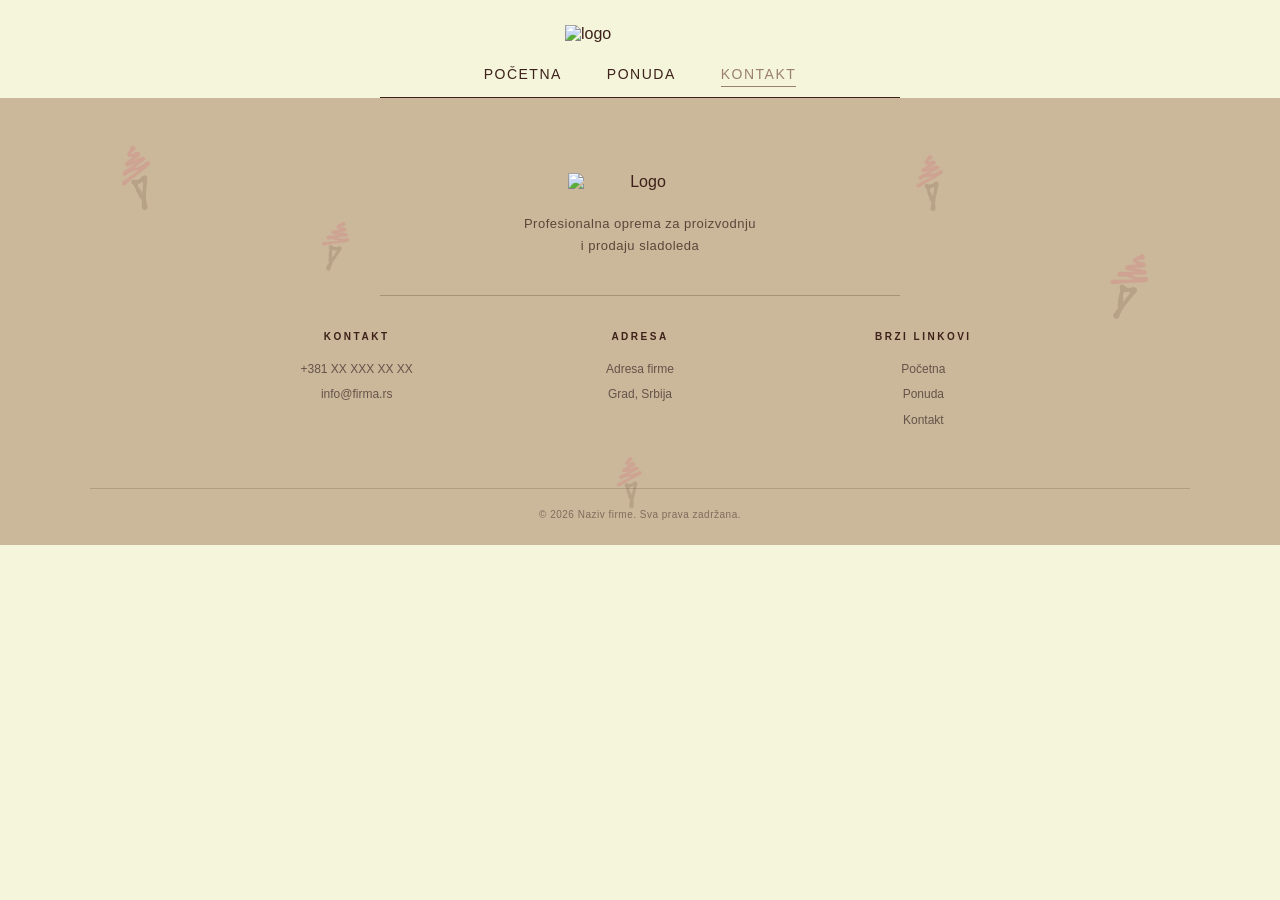
==== kontakt.html @ fe87c115 "first commit" ====
<!DOCTYPE html>
<html lang="en">
<head>
    <meta charset="UTF-8">
    <meta name="viewport" content="width=device-width, initial-scale=1.0">
    <title>KONTAKT</title>
    <link rel="stylesheet" href="style.css">
</head>
<body>
     <header class="header">
  

  <div class="logo-nav">
    <img src="#" alt="logo">
  </div>

  <div class="nav-bar">
  <li><a href="pocetna.html">POČETNA</a></li>
  <li><a href="ponuda.html">PONUDA</a></li>
  <li><a href="kontakt.html" class="active">KONTAKT</a></li>
  </div>

 

   </header>


<footer class="footer">

    <div class="footer-decoration">
        <img src="img/Logo - kornet.png" alt="">
        <img src="img/Logo - kornet.png" alt="">
        <img src="img/Logo - kornet.png" alt="">
        <img src="img/Logo - kornet.png" alt="">
        <img src="img/Logo - kornet.png" alt="">
    </div>

    <div class="footer-content">

        <div class="footer-logo">
            <img src="slika/logo.png" alt="Logo">
        </div>

        <p class="footer-tagline">
            Profesionalna oprema za proizvodnju<br>
            i prodaju sladoleda
        </p>

        <div class="footer-line"></div>

        <div class="footer-info">

            <div class="footer-column">
                <span class="footer-title">KONTAKT</span>

                <p>+381 XX XXX XX XX</p>
                <p>info@firma.rs</p>
            </div>

            <div class="footer-column">
                <span class="footer-title">ADRESA</span>

                <p>Adresa firme</p>
                <p>Grad, Srbija</p>
            </div>

            <div class="footer-column">
                <span class="footer-title">BRZI LINKOVI</span>

                <a href="pocetna.html">Početna</a>
                <a href="ponuda.html">Ponuda</a>
                <a href="kontakt.html">Kontakt</a>
            </div>

        </div>

        <div class="footer-bottom">
            <p>© 2026 Naziv firme. Sva prava zadržana.</p>
        </div>

    </div>

</footer>
</body>
</html>
---- style.css ----
* {
    margin: 0;
    padding: 0;
    box-sizing: border-box;
}

html {
    scroll-behavior: smooth;
}

body {
    font-family: "Poppins", Arial, sans-serif;
    background-color: #f5f5dc;
    color: #3d211a;
    min-height: 100vh;
}

.header {
    width: 100%;
    display: flex;
    flex-direction: column;
    align-items: center;
    padding-top: 25px;
}


.logo-nav {
    display: flex;
    justify-content: center;
    align-items: center;
    margin-bottom: 22px;
}

.logo-nav img {
    width: 150px;
    height: auto;
    display: block;
}



.nav-bar {
    display: flex;
    justify-content: center;
    align-items: center;
    gap: 45px;

    list-style: none;

    
    border-bottom: 1px solid #3d211a;
    width: 520px;
    padding-bottom: 14px;
}

.nav-bar li {
    list-style: none;
}

.nav-bar a {
    position: relative;
    text-decoration: none;
    color: #3d211a;

    font-size: 14px;
    font-weight: 500;
    letter-spacing: 1.5px;

    padding-bottom: 5px;

    transition: color 0.3s ease;
}


.nav-bar a:hover {
    color: #9b806c;
}


.nav-bar a.active {
    color: #9b806c;
}

.nav-bar a.active::after {
    content: "";

    position: absolute;
    left: 0;
    bottom: 0;

    width: 100%;
    height: 1px;

    background-color: #9b806c;
}




.hero {
    width: min(1200px, 90%);
    min-height: 620px;

    margin: 0 auto;

    display: grid;
    grid-template-columns: 44% 56%;
    align-items: center;

    gap: 50px;

    padding: 80px 0 100px;
}



.hero .left {
    display: flex;
    flex-direction: column;
    align-items: flex-start;

    max-width: 500px;
}



.opis {
    position: relative;

    margin: 0 0 42px;

    font-size: clamp(36px, 4vw, 58px);
    line-height: 1.08;

    font-weight: 600;
    letter-spacing: -1.5px;

    color: #3d211a;
}



.opis::before {
    content: "";

    display: block;

    width: 55px;
    height: 2px;

    margin-bottom: 25px;

    background-color: #9b806c;
}



.hero .left a {
    display: inline-block;

    font-family: inherit;

    padding: 15px 27px;

    font-size: 12px;
    font-weight: 600;

    letter-spacing: 1.4px;

    text-decoration: none;

    cursor: pointer;

    transition:
        background-color 0.3s ease,
        color 0.3s ease,
        border-color 0.3s ease,
        transform 0.3s ease,
        box-shadow 0.3s ease;
}



.btn-left {
    background-color: #3d211a;

    color: #cbb799 !important;

    border: 1px solid #3d211a;

}



.btn-left:hover {
    background-color: #4d2b22;

    color: #f1e5d2 !important;

    border-color: #4d2b22;

    transform: translateY(-2px);

    box-shadow:
        0 8px 20px rgba(61, 33, 26, 0.20);
}



.btn-right {
    background-color: #cbb799;

    color: #3d211a !important;

    border: 1px solid #cbb799;
}




.btn-right:hover {
    background-color: #d8c8ad;

    color: #3d211a !important;

    border-color: #d8c8ad;

    transform: translateY(-2px);

    box-shadow:
        0 8px 20px rgba(61, 33, 26, 0.15);
}

.hero-buttons {
    display: flex;
    align-items: center;
    gap: 12px;
}



.hero .right {
    width: 100%;

    display: flex;

    justify-content: flex-end;
    align-items: center;
}


.hero-img {
    display: block;

    width: 100%;
    max-width: 650px;

    height: 500px;

    object-fit: cover;

    border-radius: 2px;

    box-shadow:
        0 20px 50px rgba(0, 0, 0, 0.12);

    transition:
        transform 0.5s ease,
        box-shadow 0.5s ease;
}



.hero-img:hover {
    transform: scale(1.015);

    box-shadow:
        0 25px 60px rgba(0, 0, 0, 0.16);
}


.about-section {
    width: 100%;

    display: grid;
    grid-template-columns: 1fr 1fr;

    margin-top: 20px;
}



.why-us,
.about-us {
    min-height: 620px;

    padding: 80px 8vw;

    display: flex;
    flex-direction: column;
    justify-content: center;
}



.why-us {
    background-color: #cbb799;

    color: #3d211a;
}



.about-us {
    background-color: #3d211a;

    color: #cbb799;
}



.section-label {
    display: inline-block;

    margin-bottom: 18px;

    font-size: 11px;
    font-weight: 600;

    letter-spacing: 2.5px;
}


.why-us h2,
.about-us h2 {
    margin: 0 0 28px;

    font-size: clamp(38px, 4vw, 58px);

    line-height: 1.05;

    font-weight: 600;

    letter-spacing: -1.5px;
}


.why-us > p,
.about-us > p {
    max-width: 520px;

    margin: 0 0 28px;

    font-size: 15px;

    line-height: 1.8;
}


.why-list {
    margin-top: 15px;

    display: flex;
    flex-direction: column;

    gap: 24px;
}



.why-item {
    display: grid;

    grid-template-columns: 45px 1fr;

    gap: 15px;

    align-items: start;
}




.number {
    font-size: 12px;

    font-weight: 600;

    letter-spacing: 1px;

    padding-top: 3px;

    opacity: 0.65;
}


.why-item h3 {
    margin: 0 0 6px;

    font-size: 15px;

    font-weight: 600;

    letter-spacing: 0.3px;
}


.why-item p {
    margin: 0;

    max-width: 400px;

    font-size: 13px;

    line-height: 1.6;

    opacity: 0.8;
}




.about-us > p {
    color: #e5d8c5;

    max-width: 500px;
}


.about-link {
    display: inline-flex;

    align-items: center;

    gap: 15px;

    width: fit-content;

    margin-top: 10px;

    padding-bottom: 7px;

    color: #cbb799;

    border-bottom: 1px solid #cbb799;

    text-decoration: none;

    font-size: 11px;

    font-weight: 600;

    letter-spacing: 2px;

    transition:
        gap 0.3s ease,
        color 0.3s ease,
        border-color 0.3s ease;
}


.about-link span {
    font-size: 18px;

    line-height: 0;

    transition: transform 0.3s ease;
}


.about-link:hover {
    gap: 20px;

    color: #fff;

    border-color: #fff;
}


.about-link:hover span {
    transform: translateX(3px);
}

.products-section {
    width: min(1200px, 90%);
    margin: 0 auto;
    padding: 100px 0 110px;
    color: #3d211a;
}

.products-header {
    max-width: 650px;
    margin-bottom: 55px;
}

.products-header .section-label {
    display: block;
    margin-bottom: 16px;
    font-size: 11px;
    font-weight: 600;
    letter-spacing: 2.5px;
    color: #9b806c;
}

.products-header h2 {
    margin: 0 0 20px;
    font-size: clamp(40px, 4vw, 58px);
    line-height: 1.05;
    font-weight: 600;
    letter-spacing: -1.5px;
    color: #3d211a;
}

.products-header p {
    margin: 0;
    max-width: 560px;
    font-size: 15px;
    line-height: 1.8;
    color: #66534b;
}

.products-carousel {
    display: grid;
    grid-template-columns: repeat(3, 1fr);
    gap: 25px;
}

.product-card {
    overflow: hidden;
    background-color: #f4eee4;
    border: 1px solid rgba(61, 33, 26, 0.12);
    transition:
        transform 0.4s ease,
        box-shadow 0.4s ease;
}

.product-card:hover {
    transform: translateY(-7px);
    box-shadow: 0 18px 40px rgba(61, 33, 26, 0.13);
}

.product-image {
    width: 100%;
    height: 300px;
    overflow: hidden;
}

.product-image img {
    width: 100%;
    height: 100%;
    display: block;
    object-fit: cover;
    transition: transform 0.6s ease;
}

.product-card:hover .product-image img {
    transform: scale(1.05);
}

.product-info {
    position: relative;
    padding: 30px 30px 32px;
}

.product-number {
    display: block;
    margin-bottom: 12px;
    font-size: 11px;
    font-weight: 600;
    letter-spacing: 2px;
    color: #9b806c;
}

.product-info h3 {
    margin: 0 0 13px;
    font-size: 22px;
    line-height: 1.2;
    font-weight: 600;
    color: #3d211a;
}

.product-info p {
    margin: 0 0 25px;
    min-height: 50px;
    font-size: 13px;
    line-height: 1.7;
    color: #66534b;
}

.product-link {
    display: inline-flex;
    align-items: center;
    gap: 13px;
    padding-bottom: 6px;
    color: #3d211a;
    border-bottom: 1px solid #3d211a;
    text-decoration: none;
    font-size: 11px;
    font-weight: 600;
    letter-spacing: 1.8px;
    transition:
        gap 0.3s ease,
        color 0.3s ease,
        border-color 0.3s ease;
}

.product-link span {
    font-size: 17px;
    line-height: 1;
    transition: transform 0.3s ease;
}

.product-link:hover {
    gap: 18px;
    color: #9b806c;
    border-color: #9b806c;
}

.product-link:hover span {
    transform: translateX(3px);
}

.carousel-controls {
    display: flex;
    align-items: center;
    justify-content: center;
    gap: 25px;
    margin-top: 40px;
}

.carousel-prev,
.carousel-next {
    width: 42px;
    height: 42px;
    display: flex;
    align-items: center;
    justify-content: center;
    background-color: transparent;
    color: #3d211a;
    border: 1px solid #3d211a;
    font-size: 18px;
    cursor: pointer;
    transition:
        background-color 0.3s ease,
        color 0.3s ease,
        transform 0.3s ease;
}

.carousel-prev:hover,
.carousel-next:hover {
    background-color: #3d211a;
    color: #cbb799;
    transform: translateY(-2px);
}

.carousel-dots {
    display: flex;
    align-items: center;
    gap: 8px;
}

.dot {
    width: 7px;
    height: 7px;
    display: block;
    border-radius: 50%;
    background-color: #cbb799;
    transition:
        transform 0.3s ease,
        background-color 0.3s ease;
}

.dot.active {
    width: 9px;
    height: 9px;
    background-color: #3d211a;
}

.products-button {
    display: flex;
    justify-content: center;
    margin-top: 45px;
}

.products-button a {
    display: inline-flex;
    align-items: center;
    gap: 15px;
    padding: 16px 28px;
    background-color: #3d211a;
    color: #cbb799 !important;
    border: 1px solid #3d211a;
    text-decoration: none;
    font-size: 11px;
    font-weight: 600;
    letter-spacing: 1.6px;
    transition:
        background-color 0.3s ease,
        color 0.3s ease,
        transform 0.3s ease,
        box-shadow 0.3s ease;
}

.products-button a span {
    font-size: 17px;
    line-height: 1;
    transition: transform 0.3s ease;
}

.products-button a:hover {
    background-color: #cbb799;
    color: #3d211a !important;
    transform: translateY(-2px);
    box-shadow: 0 8px 20px rgba(61, 33, 26, 0.15);
}

.products-button a:hover span {
    transform: translateX(3px);
}
.valtek-section {
    width: 100%;
    display: grid;
    grid-template-columns: 48% 52%;
    min-height: 720px;
    background-color: #3d211a;
}

.valtek-image {
    width: 100%;
    height: 100%;
    min-height: 720px;
    overflow: hidden;
}

.valtek-image img {
    width: 100%;
    height: 100%;
    display: block;
    object-fit: cover;
    transition: transform 0.7s ease;
}

.valtek-image:hover img {
    transform: scale(1.03);
}

.valtek-content {
    display: flex;
    flex-direction: column;
    justify-content: center;
    padding: 80px 8vw 80px 7vw;
    color: #cbb799;
}

.valtek-logo {
    width: 145px;
    height: auto;
    display: block;
    margin-bottom: 38px;
    object-fit: contain;
}

.valtek-content .section-label {
    display: block;
    margin-bottom: 17px;
    font-size: 10px;
    font-weight: 600;
    letter-spacing: 2.5px;
    color: #9b806c;
}

.valtek-content h2 {
    margin: 0 0 25px;
    font-size: clamp(40px, 4vw, 58px);
    line-height: 1.05;
    font-weight: 600;
    letter-spacing: -1.5px;
    color: #cbb799;
}

.valtek-intro {
    max-width: 570px;
    margin: 0 0 32px;
    font-size: 15px;
    line-height: 1.8;
    color: #e5d8c5;
}

.valtek-features {
    display: grid;
    grid-template-columns: repeat(2, 1fr);
    gap: 0;
    max-width: 600px;
    margin-bottom: 30px;
    border-top: 1px solid rgba(203, 183, 153, 0.25);
}

.valtek-feature {
    display: flex;
    align-items: flex-start;
    gap: 15px;
    padding: 18px 20px 18px 0;
    border-bottom: 1px solid rgba(203, 183, 153, 0.25);
}

.valtek-feature:nth-child(odd) {
    border-right: 1px solid rgba(203, 183, 153, 0.25);
    padding-right: 25px;
}

.valtek-feature:nth-child(even) {
    padding-left: 25px;
}

.valtek-feature span {
    flex-shrink: 0;
    padding-top: 2px;
    font-size: 10px;
    font-weight: 600;
    letter-spacing: 1.5px;
    color: #9b806c;
}

.valtek-feature p {
    margin: 0;
    font-size: 12px;
    line-height: 1.5;
    color: #e5d8c5;
}

.valtek-description {
    max-width: 600px;
    margin: 0 0 17px;
    font-size: 12px;
    line-height: 1.7;
    color: rgba(229, 216, 197, 0.75);
}

.valtek-academy {
    max-width: 600px;
    margin-top: 15px;
    padding: 22px 25px;
    border-left: 2px solid #9b806c;
    background-color: rgba(203, 183, 153, 0.07);
}

.academy-label {
    display: block;
    margin-bottom: 8px;
    font-size: 10px;
    font-weight: 600;
    letter-spacing: 2px;
    color: #cbb799;
}

.valtek-academy p {
    margin: 0;
    font-size: 12px;
    line-height: 1.6;
    color: #e5d8c5;
}

.footer {
    position: relative;
    width: 100%;
    overflow: hidden;
    padding: 75px 0 25px;
    background-color: #cbb799;
    color: #3d211a;
}

.footer-decoration {
    position: absolute;
    inset: 0;
    pointer-events: none;
    z-index: 0;
}

.footer-decoration img {
    position: absolute;
    width: 70px;
    height: 70px;
    object-fit: contain;
    opacity: 0.13;
}

.footer-decoration img:nth-child(1) {
    top: 45px;
    left: 8%;
    transform: rotate(-18deg);
}

.footer-decoration img:nth-child(2) {
    top: 120px;
    left: 24%;
    width: 55px;
    height: 55px;
    transform: rotate(12deg);
}

.footer-decoration img:nth-child(3) {
    top: 55px;
    right: 25%;
    width: 60px;
    height: 60px;
    transform: rotate(-10deg);
}

.footer-decoration img:nth-child(4) {
    top: 150px;
    right: 9%;
    width: 75px;
    height: 75px;
    transform: rotate(17deg);
}

.footer-decoration img:nth-child(5) {
    bottom: 35px;
    left: 47%;
    width: 55px;
    height: 55px;
    transform: rotate(-8deg);
}

.footer-content {
    position: relative;
    z-index: 1;
    width: min(1100px, 90%);
    margin: 0 auto;
    text-align: center;
}

.footer-logo {
    display: flex;
    justify-content: center;
    align-items: center;
    margin-bottom: 22px;
}

.footer-logo img {
    width: 145px;
    height: auto;
    display: block;
}

.footer-tagline {
    margin: 0;
    font-size: 13px;
    line-height: 1.7;
    letter-spacing: 0.5px;
    color: #5b463b;
}

.footer-line {
    width: 520px;
    max-width: 100%;
    height: 1px;
    margin: 38px auto 35px;
    background-color: rgba(61, 33, 26, 0.25);
}

.footer-info {
    display: grid;
    grid-template-columns: repeat(3, 1fr);
    gap: 50px;
    max-width: 800px;
    margin: 0 auto;
}

.footer-column {
    display: flex;
    flex-direction: column;
    align-items: center;
}

.footer-title {
    display: block;
    margin-bottom: 15px;
    font-size: 10px;
    font-weight: 600;
    letter-spacing: 2.5px;
    color: #3d211a;
}

.footer-column p,
.footer-column a {
    margin: 3px 0;
    font-size: 12px;
    line-height: 1.6;
    color: #66534b;
    text-decoration: none;
}

.footer-column a {
    transition: color 0.3s ease;
}

.footer-column a:hover {
    color: #9b806c;
}

.footer-bottom {
    margin-top: 55px;
    padding-top: 20px;
    border-top: 1px solid rgba(61, 33, 26, 0.18);
}

.footer-bottom p {
    margin: 0;
    font-size: 10px;
    letter-spacing: 0.5px;
    color: #806b5e;
}
@media (max-width: 1024px) {

    .header {
        padding-top: 22px;
    }

    .logo-nav img {
        width: 135px;
    }

    .nav-bar {
        width: 480px;
        gap: 35px;
    }

    .hero {
        width: 88%;
        min-height: auto;
        grid-template-columns: 1fr 1fr;
        gap: 35px;
        padding: 70px 0 85px;
    }

    .hero .left {
        max-width: 100%;
    }

    .opis {
        font-size: 44px;
        line-height: 1.08;
    }

    .hero-img {
        height: 430px;
    }

    .why-us,
    .about-us {
        min-height: 570px;
        padding: 65px 6vw;
    }

    .why-us h2,
    .about-us h2 {
        font-size: 45px;
    }

    .products-section {
        width: 88%;
        padding: 85px 0 95px;
    }

    .products-header {
        margin-bottom: 45px;
    }

    .products-carousel {
        gap: 18px;
    }

    .product-image {
        height: 250px;
    }

    .product-info {
        padding: 25px 22px 28px;
    }

    .product-info h3 {
        font-size: 20px;
    }

    .valtek-section {
        grid-template-columns: 45% 55%;
        min-height: 650px;
    }

    .valtek-image {
        min-height: 650px;
    }

    .valtek-content {
        padding: 60px 5vw;
    }

    .valtek-logo {
        width: 125px;
        margin-bottom: 28px;
    }

    .valtek-content h2 {
        font-size: 44px;
    }

    .valtek-intro {
        font-size: 14px;
    }

    .valtek-feature {
        padding: 15px 15px 15px 0;
    }

    .valtek-feature:nth-child(even) {
        padding-left: 15px;
    }

    .footer {
        padding: 65px 0 25px;
    }

    .footer-info {
        max-width: 700px;
        gap: 30px;
    }
}


@media (max-width: 768px) {

    .header {
        padding-top: 20px;
    }

    .logo-nav {
        margin-bottom: 18px;
    }

    .logo-nav img {
        width: 125px;
    }

    .nav-bar {
        width: 90%;
        gap: 28px;
        padding-bottom: 12px;
    }

    .nav-bar a {
        font-size: 12px;
        letter-spacing: 1.2px;
    }

    .hero {
        width: 88%;
        grid-template-columns: 1fr;
        gap: 50px;
        padding: 60px 0 75px;
        text-align: center;
    }

    .hero .left {
        align-items: center;
        max-width: 650px;
        margin: 0 auto;
    }

    .opis {
        margin-bottom: 35px;
        font-size: 46px;
        line-height: 1.08;
    }

    .opis::before {
        width: 45px;
        height: 2px;
        margin: 0 auto 22px;
    }

    .hero-buttons {
        justify-content: center;
    }

    .hero .right {
        justify-content: center;
    }

    .hero-img {
        width: 100%;
        max-width: 650px;
        height: 400px;
    }

    .about-section {
        grid-template-columns: 1fr;
        margin-top: 0;
    }

    .why-us,
    .about-us {
        min-height: auto;
        padding: 70px 10%;
    }

    .why-us {
        padding-bottom: 65px;
    }

    .about-us {
        padding-top: 65px;
        padding-bottom: 75px;
    }

    .why-us h2,
    .about-us h2 {
        font-size: 44px;
    }

    .why-us > p,
    .about-us > p {
        font-size: 14px;
        line-height: 1.75;
    }

    .products-section {
        width: 88%;
        padding: 75px 0 85px;
    }

    .products-header {
        max-width: 600px;
        margin-bottom: 40px;
    }

    .products-header h2 {
        font-size: 44px;
    }

    .products-header p {
        font-size: 14px;
        line-height: 1.7;
    }

    .products-carousel {
        grid-template-columns: repeat(2, 1fr);
        gap: 20px;
    }

    .product-image {
        height: 260px;
    }

    .product-info {
        padding: 25px 22px 28px;
    }

    .product-info h3 {
        font-size: 20px;
    }

    .product-info p {
        min-height: auto;
        font-size: 12px;
    }

    .carousel-controls {
        margin-top: 30px;
        gap: 20px;
    }

    .products-button {
        margin-top: 38px;
    }

    .valtek-section {
        grid-template-columns: 1fr;
        min-height: auto;
    }

    .valtek-image {
        min-height: 450px;
        height: 450px;
    }

    .valtek-content {
        padding: 65px 10%;
    }

    .valtek-logo {
        width: 130px;
        margin-bottom: 30px;
    }

    .valtek-content h2 {
        font-size: 44px;
    }

    .valtek-intro {
        font-size: 14px;
        line-height: 1.75;
    }

    .valtek-features {
        max-width: 100%;
    }

    .valtek-description {
        font-size: 12px;
        line-height: 1.7;
    }

    .valtek-academy {
        max-width: 100%;
    }

    .footer {
        padding: 65px 0 25px;
    }

    .footer-content {
        width: 88%;
    }

    .footer-logo img {
        width: 130px;
    }

    .footer-info {
        grid-template-columns: repeat(3, 1fr);
        gap: 20px;
    }

    .footer-column p,
    .footer-column a {
        font-size: 11px;
    }

    .footer-decoration img:nth-child(1) {
        left: 4%;
    }

    .footer-decoration img:nth-child(2) {
        left: 18%;
    }

    .footer-decoration img:nth-child(3) {
        right: 18%;
    }

    .footer-decoration img:nth-child(4) {
        right: 4%;
    }
}


@media (max-width: 600px) {

    .header {
        padding-top: 18px;
    }

    .logo-nav {
        margin-bottom: 17px;
    }

    .logo-nav img {
        width: 115px;
    }

    .nav-bar {
        width: 92%;
        gap: 20px;
        padding-bottom: 11px;
    }

    .nav-bar a {
        font-size: 11px;
        letter-spacing: 1px;
    }

    .hero {
        width: 88%;
        padding: 50px 0 65px;
        gap: 40px;
    }

    .opis {
        font-size: 36px;
        line-height: 1.12;
        letter-spacing: -0.8px;
        margin-bottom: 30px;
    }

    .opis::before {
        width: 42px;
        margin-bottom: 18px;
    }

    .hero-buttons {
        width: 100%;
        gap: 8px;
    }

    .hero .left a {
        flex: 1;
        width: auto;
        padding: 14px 10px;
        font-size: 10px;
        letter-spacing: 1px;
        text-align: center;
    }

    .hero-img {
        width: 100%;
        height: 330px;
    }

    .why-us,
    .about-us {
        padding: 55px 8%;
    }

    .why-us h2,
    .about-us h2 {
        font-size: 38px;
        margin-bottom: 20px;
    }

    .why-us > p,
    .about-us > p {
        font-size: 13px;
        line-height: 1.7;
    }

    .why-list {
        gap: 20px;
        margin-top: 10px;
    }

    .why-item {
        grid-template-columns: 35px 1fr;
        gap: 10px;
    }

    .why-item h3 {
        font-size: 14px;
    }

    .why-item p {
        font-size: 12px;
        line-height: 1.6;
    }

    .about-link {
        font-size: 10px;
        letter-spacing: 1.7px;
    }

    .products-section {
        width: 88%;
        padding: 65px 0 75px;
    }

    .products-header {
        margin-bottom: 35px;
    }

    .products-header .section-label {
        font-size: 10px;
        letter-spacing: 2px;
    }

    .products-header h2 {
        font-size: 38px;
        margin-bottom: 17px;
    }

    .products-header p {
        font-size: 13px;
        line-height: 1.7;
    }

    .products-carousel {
        grid-template-columns: 1fr;
        gap: 20px;
    }

    .product-image {
        height: 300px;
    }

    .product-info {
        padding: 24px 22px 27px;
    }

    .product-info h3 {
        font-size: 20px;
    }

    .product-info p {
        font-size: 12px;
        line-height: 1.6;
        margin-bottom: 22px;
    }

    .carousel-controls {
        gap: 17px;
        margin-top: 27px;
    }

    .carousel-prev,
    .carousel-next {
        width: 38px;
        height: 38px;
        font-size: 16px;
    }

    .products-button {
        margin-top: 35px;
    }

    .products-button a {
        width: 100%;
        justify-content: center;
        padding: 15px 18px;
        font-size: 10px;
        letter-spacing: 1.3px;
    }

    .valtek-image {
        height: 350px;
        min-height: 350px;
    }

    .valtek-content {
        padding: 55px 8%;
    }

    .valtek-logo {
        width: 115px;
        margin-bottom: 25px;
    }

    .valtek-content .section-label {
        font-size: 9px;
        letter-spacing: 2px;
    }

    .valtek-content h2 {
        font-size: 37px;
        line-height: 1.08;
        margin-bottom: 20px;
    }

    .valtek-intro {
        font-size: 13px;
        line-height: 1.7;
        margin-bottom: 25px;
    }

    .valtek-features {
        grid-template-columns: 1fr;
        margin-bottom: 25px;
    }

    .valtek-feature {
        padding: 14px 0;
        border-right: none !important;
    }

    .valtek-feature:nth-child(even) {
        padding-left: 0;
    }

    .valtek-feature p {
        font-size: 12px;
    }

    .valtek-description {
        font-size: 11px;
        line-height: 1.7;
        margin-bottom: 15px;
    }

    .valtek-academy {
        margin-top: 10px;
        padding: 18px 18px;
    }

    .academy-label {
        font-size: 9px;
        letter-spacing: 1.6px;
    }

    .valtek-academy p {
        font-size: 11px;
        line-height: 1.6;
    }

    .footer {
        padding: 55px 0 22px;
    }

    .footer-content {
        width: 88%;
    }

    .footer-logo img {
        width: 115px;
    }

    .footer-tagline {
        font-size: 11px;
        line-height: 1.7;
    }

    .footer-line {
        width: 85%;
        margin: 30px auto 28px;
    }

    .footer-info {
        grid-template-columns: 1fr;
        gap: 25px;
    }

    .footer-column p,
    .footer-column a {
        font-size: 11px;
    }

    .footer-title {
        font-size: 9px;
        letter-spacing: 2px;
        margin-bottom: 10px;
    }

    .footer-bottom {
        margin-top: 35px;
        padding-top: 17px;
    }

    .footer-bottom p {
        font-size: 9px;
    }

    .footer-decoration img {
        width: 55px;
        height: 55px;
        opacity: 0.10;
    }

    .footer-decoration img:nth-child(1) {
        top: 30px;
        left: 2%;
    }

    .footer-decoration img:nth-child(2) {
        top: 180px;
        left: 3%;
    }

    .footer-decoration img:nth-child(3) {
        top: 35px;
        right: 3%;
    }

    .footer-decoration img:nth-child(4) {
        top: 190px;
        right: 2%;
    }

    .footer-decoration img:nth-child(5) {
        bottom: 25px;
        left: 45%;
    }
}


@media (max-width: 400px) {

    .logo-nav img {
        width: 105px;
    }

    .nav-bar {
        gap: 14px;
    }

    .nav-bar a {
        font-size: 10px;
        letter-spacing: 0.8px;
    }

    .hero {
        width: 90%;
        padding: 42px 0 55px;
        gap: 35px;
    }

    .opis {
        font-size: 31px;
        line-height: 1.12;
    }

    .hero-buttons {
        gap: 6px;
    }

    .hero .left a {
        padding: 13px 7px;
        font-size: 9px;
        letter-spacing: 0.7px;
    }

    .hero-img {
        height: 280px;
    }

    .why-us,
    .about-us {
        padding: 48px 8%;
    }

    .why-us h2,
    .about-us h2 {
        font-size: 33px;
    }

    .products-section {
        width: 90%;
        padding: 55px 0 65px;
    }

    .products-header h2 {
        font-size: 33px;
    }

    .product-image {
        height: 270px;
    }

    .product-info h3 {
        font-size: 18px;
    }

    .valtek-image {
        height: 290px;
        min-height: 290px;
    }

    .valtek-content {
        padding: 48px 8%;
    }

    .valtek-content h2 {
        font-size: 32px;
    }

    .valtek-logo {
        width: 105px;
    }

    .footer {
        padding-top: 48px;
    }

    .footer-info {
        gap: 22px;
    }

    .footer-decoration img {
        width: 45px;
        height: 45px;
    }
}
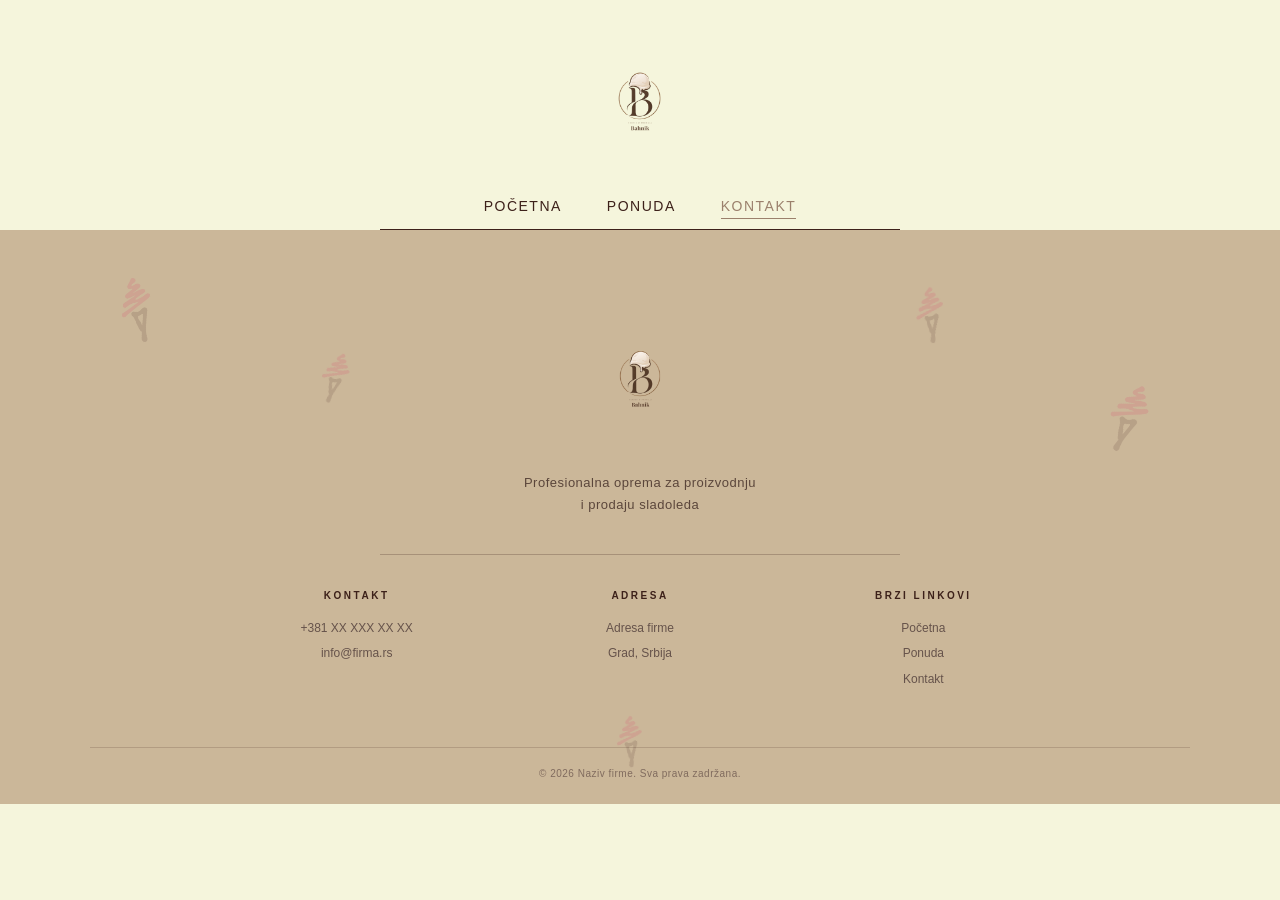
==== commit e843684f: "second" ====
--- a/kontakt.html
+++ b/kontakt.html
@@ -11,11 +11,11 @@
   
 
   <div class="logo-nav">
-    <img src="#" alt="logo">
+    <img src="img/logo.png" alt="logo">
   </div>
 
   <div class="nav-bar">
-  <li><a href="pocetna.html">POČETNA</a></li>
+  <li><a href="index.html">POČETNA</a></li>
   <li><a href="ponuda.html">PONUDA</a></li>
   <li><a href="kontakt.html" class="active">KONTAKT</a></li>
   </div>
@@ -38,7 +38,7 @@
     <div class="footer-content">
 
         <div class="footer-logo">
-            <img src="slika/logo.png" alt="Logo">
+            <img src="img/logo.png" alt="Logo">
         </div>
 
         <p class="footer-tagline">
@@ -67,7 +67,7 @@
             <div class="footer-column">
                 <span class="footer-title">BRZI LINKOVI</span>
 
-                <a href="pocetna.html">Početna</a>
+                <a href="index.html">Početna</a>
                 <a href="ponuda.html">Ponuda</a>
                 <a href="kontakt.html">Kontakt</a>
             </div>
--- a/style.css
+++ b/style.css
@@ -14,7 +14,6 @@
     color: #3d211a;
     min-height: 100vh;
 }
-
 .header {
     width: 100%;
     display: flex;
@@ -33,7 +32,7 @@
 
 .logo-nav img {
     width: 150px;
-    height: auto;
+    height: 150px;
     display: block;
 }
 
@@ -93,8 +92,6 @@
 
     background-color: #9b806c;
 }
-
-
 
 
 .hero {
@@ -519,10 +516,12 @@
     color: #66534b;
 }
 
+/* CAROUSEL DESKTOP STILOVI */
 .products-carousel {
     display: grid;
     grid-template-columns: repeat(3, 1fr);
     gap: 25px;
+    transition: transform 0.4s ease-in-out;
 }
 
 .product-card {
@@ -620,6 +619,7 @@
     transform: translateX(3px);
 }
 
+/* KONTROLE CAROUSELA */
 .carousel-controls {
     display: flex;
     align-items: center;
@@ -665,6 +665,7 @@
     display: block;
     border-radius: 50%;
     background-color: #cbb799;
+    cursor: pointer;
     transition:
         transform 0.3s ease,
         background-color 0.3s ease;
@@ -1059,8 +1060,7 @@
     }
 
     .products-section {
-        width: 88%;
-        padding: 85px 0 95px;
+        overflow: hidden;
     }
 
     .products-header {
@@ -1068,7 +1068,14 @@
     }
 
     .products-carousel {
-        gap: 18px;
+        display: flex;
+        gap: 0;
+        width: 100%;
+    }
+    .product-card{
+        min-width: 100%;
+        flex: 0 0 100%;
+        box-sizing: border-box;
     }
 
     .product-image {
@@ -1776,3 +1783,350 @@
         height: 45px;
     }
 }
+/* ==========================================
+   SEKCIJA SA MREŽOM PROIZVODA (PONUDA)
+   ========================================== */
+
+.products-page {
+    width: min(1200px, 90%);
+    margin: 0 auto;
+    padding: 60px 0 100px;
+    color: #3d211a;
+}
+
+.products-grid {
+    display: grid;
+    grid-template-columns: repeat(3, 1fr); /* 3 kartice na kompjuteru */
+    gap: 30px;
+}
+
+/* BRAON KARTICA PROIZVODA */
+.product-card {
+    overflow: hidden;
+    background-color: #3d211a; /* Tamno braon pozadina kartice */
+    border: 1px solid rgba(203, 183, 153, 0.2);
+    border-radius: 4px;
+    display: flex;
+    flex-direction: column;
+    transition: transform 0.4s ease, box-shadow 0.4s ease, border-color 0.4s ease;
+}
+
+.product-card:hover {
+    transform: translateY(-8px);
+    box-shadow: 0 20px 40px rgba(61, 33, 26, 0.35);
+    border-color: rgba(203, 183, 153, 0.5);
+}
+
+.product-image {
+    width: 100%;
+    height: 280px;
+    overflow: hidden;
+    position: relative;
+}
+
+.product-image img {
+    width: 100%;
+    height: 100%;
+    display: block;
+    object-fit: cover;
+    transition: transform 0.6s ease;
+}
+
+.product-card:hover .product-image img {
+    transform: scale(1.06);
+}
+
+.product-info {
+    padding: 30px 25px 32px;
+    display: flex;
+    flex-direction: column;
+    justify-content: space-between;
+    flex-grow: 1;
+}
+
+/* KREM TEKST NASLOVA */
+.product-info h3 {
+    margin: 0 0 20px;
+    font-size: 21px;
+    line-height: 1.3;
+    font-weight: 600;
+    color: #f4eee4; /* Krem boja */
+    letter-spacing: 0.5px;
+}
+
+/* DUGME "SAZNAJTE VIŠE" NA BRAON KARTICI */
+.open-modal-btn {
+    align-self: flex-start;
+    display: inline-flex;
+    align-items: center;
+    gap: 12px;
+    background: transparent;
+    border: none;
+    border-bottom: 1px solid #cbb799;
+    padding: 0 0 6px 0;
+    color: #cbb799; /* Krem/zlatni ton */
+    font-size: 11px;
+    font-weight: 600;
+    letter-spacing: 2px;
+    cursor: pointer;
+    transition: gap 0.3s ease, color 0.3s ease, border-color 0.3s ease;
+}
+
+.open-modal-btn span {
+    font-size: 16px;
+    line-height: 1;
+    transition: transform 0.3s ease;
+}
+
+.open-modal-btn:hover {
+    gap: 18px;
+    color: #ffffff;
+    border-color: #ffffff;
+}
+
+.open-modal-btn:hover span {
+    transform: translateX(4px);
+}
+
+
+/* ==========================================
+   MODERAN POP-UP MODAL PROZOR
+   ========================================== */
+
+.product-modal {
+    position: fixed;
+    top: 0;
+    left: 0;
+    width: 100%;
+    height: 100%;
+    z-index: 9999;
+    display: flex;
+    align-items: center;
+    justify-content: center;
+    opacity: 0;
+    visibility: hidden;
+    transition: opacity 0.35s ease, visibility 0.35s ease;
+}
+
+.product-modal.active {
+    opacity: 1;
+    visibility: visible;
+}
+
+/* POZADINA SAKRIVANJA S FINIM BLUROM */
+.modal-overlay {
+    position: absolute;
+    top: 0;
+    left: 0;
+    width: 100%;
+    height: 100%;
+    background-color: rgba(25, 12, 8, 0.75);
+    backdrop-filter: blur(8px);
+}
+
+/* PROZOR MODALA (ELEGANTNA BRAON KUTIJA) */
+.modal-content {
+    position: relative;
+    background-color: #3d211a; /* Braon pozadina modala */
+    border: 1px solid rgba(203, 183, 153, 0.3);
+    border-radius: 8px;
+    width: min(800px, 92%);
+    max-height: 90vh;
+    overflow-y: auto;
+    z-index: 1;
+    box-shadow: 0 30px 60px rgba(0, 0, 0, 0.5);
+    transform: translateY(30px) scale(0.96);
+    transition: transform 0.35s cubic-bezier(0.16, 1, 0.3, 1);
+}
+
+.product-modal.active .modal-content {
+    transform: translateY(0) scale(1);
+}
+
+/* DUGME ZA ZATVARANJE (X) */
+.modal-close {
+    position: absolute;
+    top: 15px;
+    right: 20px;
+    background: rgba(61, 33, 26, 0.6);
+    border: 1px solid rgba(203, 183, 153, 0.3);
+    border-radius: 50%;
+    width: 36px;
+    height: 36px;
+    display: flex;
+    align-items: center;
+    justify-content: center;
+    font-size: 22px;
+    line-height: 1;
+    color: #cbb799;
+    cursor: pointer;
+    z-index: 2;
+    transition: background-color 0.3s ease, color 0.3s ease, transform 0.3s ease;
+}
+
+.modal-close:hover {
+    background-color: #cbb799;
+    color: #3d211a;
+    transform: rotate(90deg);
+}
+
+/* UNUTRAŠNJOST MODALA */
+.modal-body {
+    display: grid;
+    grid-template-columns: 1fr 1.1fr;
+    gap: 0;
+}
+
+.modal-image {
+    width: 100%;
+    height: 100%;
+    min-height: 360px;
+    background-color: #2b1712;
+}
+
+.modal-image img {
+    width: 100%;
+    height: 100%;
+    object-fit: cover;
+    display: block;
+}
+
+.modal-details {
+    padding: 45px 35px;
+    display: flex;
+    flex-direction: column;
+    justify-content: center;
+}
+
+.modal-details h2 {
+    margin: 0 0 15px;
+    font-size: 28px;
+    font-weight: 600;
+    color: #f4eee4; /* Krem naslov */
+    line-height: 1.2;
+}
+
+.modal-details p {
+    margin: 0 0 35px;
+    font-size: 14px;
+    line-height: 1.8;
+    color: #cbb799; /* Krem-zlatni opis */
+}
+
+/* ELEGANTNA DUGMAD U MODALU */
+.modal-actions {
+    display: flex;
+    flex-direction: column;
+    gap: 14px;
+}
+
+.modal-actions a {
+    display: inline-flex;
+    align-items: center;
+    justify-content: center;
+    padding: 16px 24px;
+    border-radius: 4px;
+    text-decoration: none;
+    font-size: 11px;
+    font-weight: 600;
+    letter-spacing: 2px;
+    text-align: center;
+    transition: all 0.3s ease;
+}
+
+/* POZOVITE DUGME (KREM POZADINA / BRAON TEKST) */
+.btn-call {
+    background-color: #cbb799;
+    color: #3d211a !important;
+    border: 1px solid #cbb799;
+    box-shadow: 0 4px 15px rgba(203, 183, 153, 0.2);
+}
+
+.btn-call:hover {
+    background-color: #f4eee4;
+    border-color: #f4eee4;
+    transform: translateY(-2px);
+    box-shadow: 0 8px 25px rgba(244, 238, 228, 0.3);
+}
+
+/* WHATSAPP DUGME (ZELENO SA SUPTILNIM EFEKTOM) */
+.btn-whatsapp {
+    background-color: #25d366;
+    color: #ffffff !important;
+    border: 1px solid #25d366;
+    box-shadow: 0 4px 15px rgba(37, 211, 102, 0.25);
+}
+
+.btn-whatsapp:hover {
+    background-color: #1ebc57;
+    border-color: #1ebc57;
+    transform: translateY(-2px);
+    box-shadow: 0 8px 25px rgba(37, 211, 102, 0.4);
+}
+
+
+/* ==========================================
+   RESPONSIVE: TELEFONI (ISPOD 768px)
+   ========================================== */
+
+@media (max-width: 768px) {
+    .products-grid {
+        grid-template-columns: repeat(2, 1fr); /* 2 kartice u redu na telefonu */
+        gap: 15px;
+    }
+
+    .product-image {
+        height: 180px;
+    }
+
+    .product-info {
+        padding: 20px 15px 22px;
+    }
+
+    .product-info h3 {
+        font-size: 16px;
+        margin-bottom: 14px;
+    }
+
+    .open-modal-btn {
+        font-size: 10px;
+        letter-spacing: 1.2px;
+    }
+
+    /* PRILAGOĐAVANJE MODALA NA TELEFONU */
+    .modal-body {
+        grid-template-columns: 1fr;
+    }
+
+    .modal-image {
+        height: 200px;
+        min-height: auto;
+    }
+
+    .modal-details {
+        padding: 30px 20px;
+    }
+
+    .modal-details h2 {
+        font-size: 22px;
+    }
+
+    .modal-details p {
+        font-size: 13px;
+        margin-bottom: 25px;
+    }
+
+    .modal-actions a {
+        padding: 14px 18px;
+    }
+}
+
+@media (max-width: 480px) {
+    .products-grid {
+        gap: 10px;
+    }
+
+    .product-info {
+        padding: 14px 12px 18px;
+    }
+}
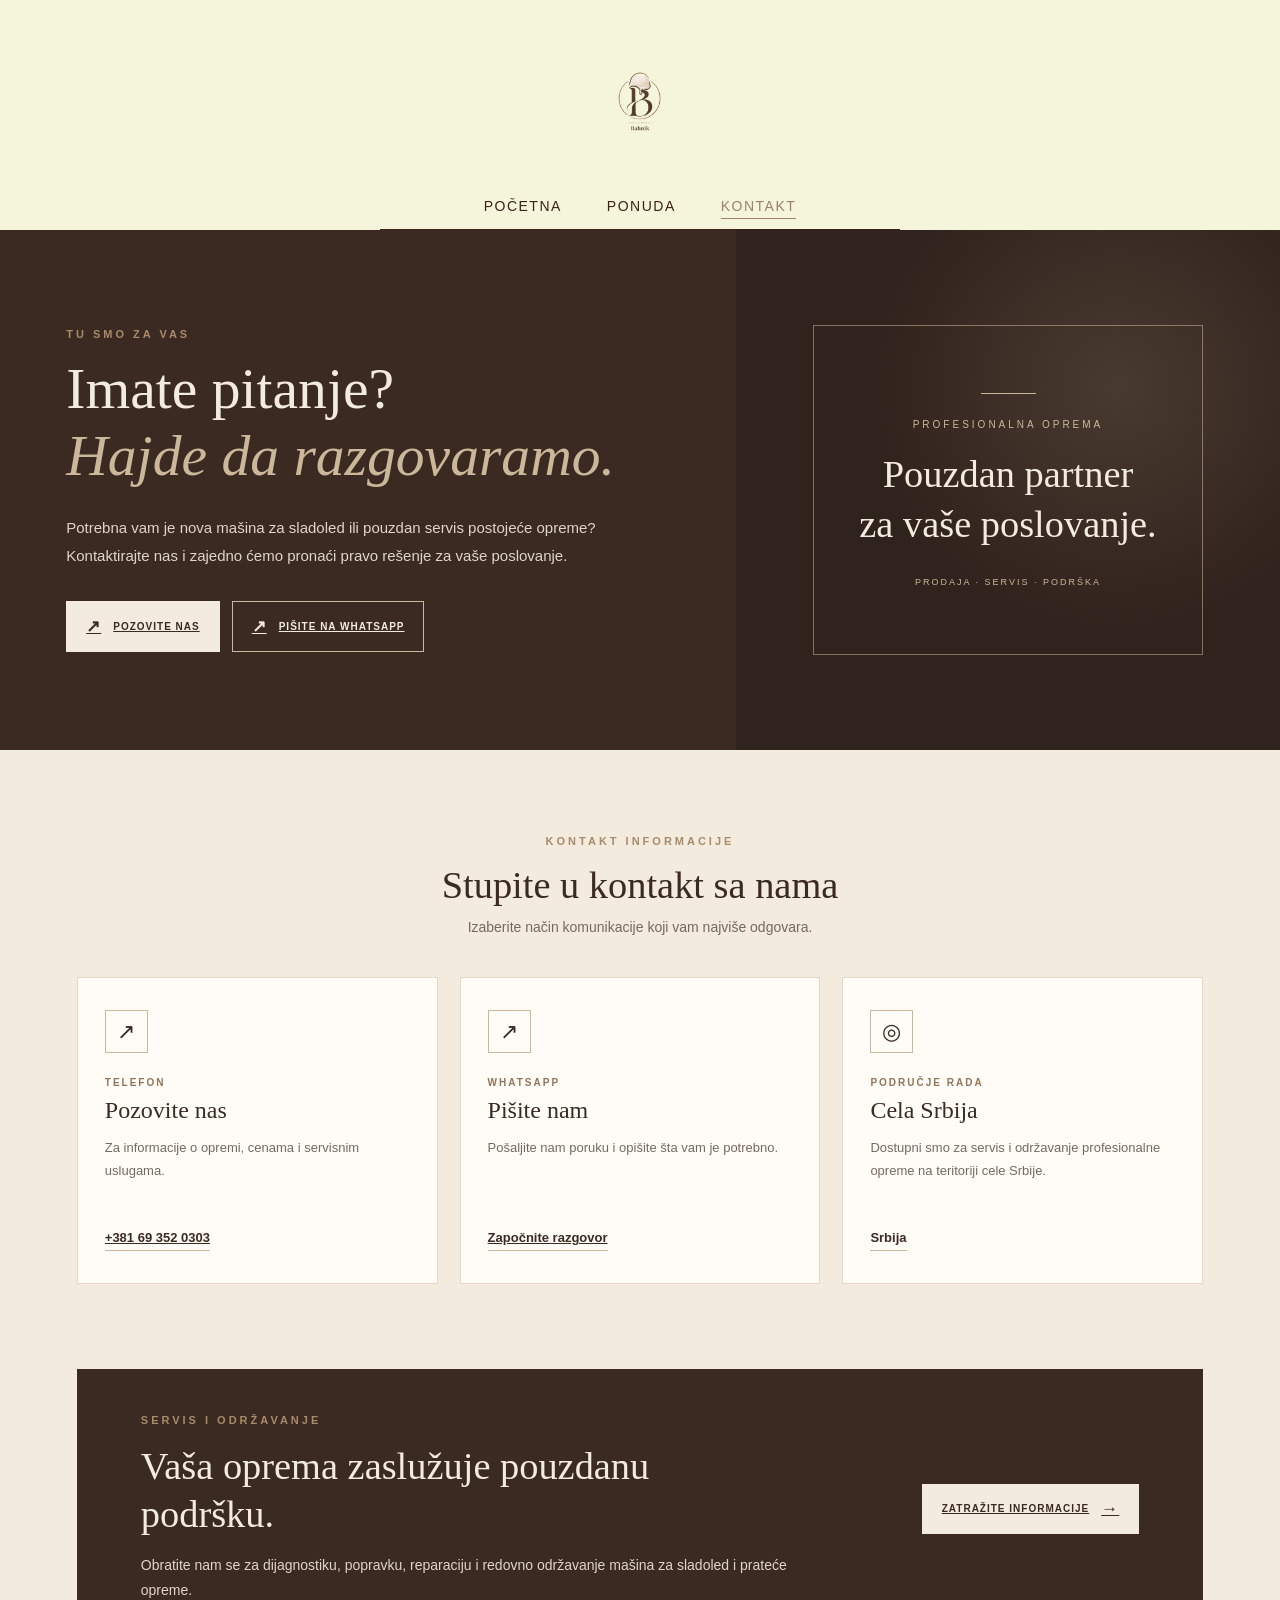
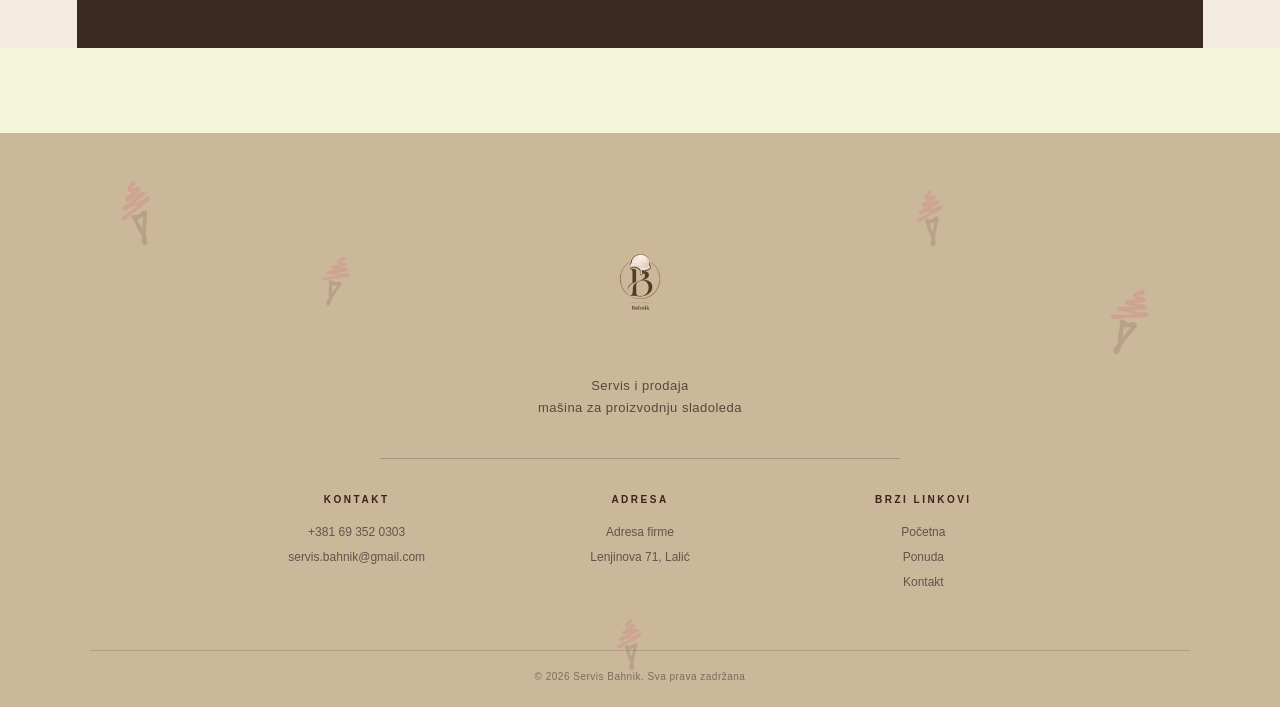
==== commit 2f534740: "second" ====
--- a/kontakt.html
+++ b/kontakt.html
@@ -23,7 +23,125 @@
  
 
    </header>
-
+   
+ 
+    <main class="contact-page">
+
+        <section class="contact-hero">
+            <div class="contact-hero-content">
+                <p class="contact-eyebrow">TU SMO ZA VAS</p>
+
+                <h1>Imate pitanje?<br>
+                    <span>Hajde da razgovaramo.</span>
+                </h1>
+
+                <p class="contact-intro">
+                    Potrebna vam je nova mašina za sladoled ili pouzdan
+                    servis postojeće opreme? Kontaktirajte nas i zajedno
+                    ćemo pronaći pravo rešenje za vaše poslovanje.
+                </p>
+
+                <div class="contact-hero-buttons">
+                    <a href="tel:+381693520303" class="contact-btn contact-btn-primary">
+                        <span>↗</span> POZOVITE NAS
+                    </a>
+
+                    <a href="https://wa.me/381693520303"
+                       class="contact-btn contact-btn-outline"
+                       target="_blank"
+                       rel="noopener noreferrer">
+                        <span>↗</span> PIŠITE NA WHATSAPP
+                    </a>
+                </div>
+            </div>
+
+            <div class="contact-hero-decoration">
+                <div class="decoration-inner">
+                    <span class="decoration-line"></span>
+                    <p>PROFESIONALNA OPREMA</p>
+                    <h2>Pouzdan partner<br>za vaše poslovanje.</h2>
+                    <span class="decoration-bottom">PRODAJA · SERVIS · PODRŠKA</span>
+                </div>
+            </div>
+        </section>
+
+        <section class="contact-details-section">
+            <div class="contact-section-heading">
+                <p class="contact-eyebrow">KONTAKT INFORMACIJE</p>
+                <h2>Stupite u kontakt sa nama</h2>
+                <p>
+                    Izaberite način komunikacije koji vam najviše odgovara.
+                </p>
+            </div>
+
+            <div class="contact-cards">
+
+                <article class="contact-card">
+                    <div class="contact-card-icon">↗</div>
+                    <p class="contact-card-label">TELEFON</p>
+                    <h3>Pozovite nas</h3>
+                    <p>
+                        Za informacije o opremi, cenama i servisnim uslugama.
+                    </p>
+                    <a href="tel:+381693520303" class="contact-card-link">
+                        +381 69 352 0303
+                    </a>
+                </article>
+
+                <article class="contact-card">
+                    <div class="contact-card-icon">↗</div>
+                    <p class="contact-card-label">WHATSAPP</p>
+                    <h3>Pišite nam</h3>
+                    <p>
+                        Pošaljite nam poruku i opišite šta vam je potrebno.
+                    </p>
+                    <a href="https://wa.me/381693520303"
+                       class="contact-card-link"
+                       target="_blank"
+                       rel="noopener noreferrer">
+                        Započnite razgovor
+                    </a>
+                </article>
+
+                <article class="contact-card">
+                    <div class="contact-card-icon">◎</div>
+                    <p class="contact-card-label">PODRUČJE RADA</p>
+                    <h3>Cela Srbija</h3>
+                    <p>
+                        Dostupni smo za servis i održavanje profesionalne
+                        opreme na teritoriji cele Srbije.
+                    </p>
+                    <span class="contact-card-link">
+                        Srbija
+                    </span>
+                </article>
+
+            </div>
+        </section>
+
+        <section class="service-contact-banner">
+            <div>
+                <p class="contact-eyebrow">SERVIS I ODRŽAVANJE</p>
+                <h2>Vaša oprema zaslužuje pouzdanu podršku.</h2>
+                <p>
+                    Obratite nam se za dijagnostiku, popravku, reparaciju
+                    i redovno održavanje mašina za sladoled i prateće opreme.
+                </p>
+            </div>
+
+            <a href="https://wa.me/381693520303?text=Poštovani%2C%20potrebne%20su%20mi%20informacije%20o%20servisu%20mašine%20za%20sladoled."
+               class="contact-btn contact-btn-light"
+               target="_blank"
+               rel="noopener noreferrer">
+                ZATRAŽITE INFORMACIJE <span>→</span>
+            </a>
+        </section>
+
+    </main>
+
+ 
+
+ 
 
 <footer class="footer">
 
@@ -42,8 +160,8 @@
         </div>
 
         <p class="footer-tagline">
-            Profesionalna oprema za proizvodnju<br>
-            i prodaju sladoleda
+            Servis i prodaja <br>
+            mašina za proizvodnju sladoleda
         </p>
 
         <div class="footer-line"></div>
@@ -53,15 +171,15 @@
             <div class="footer-column">
                 <span class="footer-title">KONTAKT</span>
 
-                <p>+381 XX XXX XX XX</p>
-                <p>info@firma.rs</p>
+                <p>+381 69 352 0303</p>
+                <p>servis.bahnik@gmail.com</p>
             </div>
 
             <div class="footer-column">
                 <span class="footer-title">ADRESA</span>
 
                 <p>Adresa firme</p>
-                <p>Grad, Srbija</p>
+                <p>Lenjinova 71, Lalić</p>
             </div>
 
             <div class="footer-column">
@@ -75,7 +193,7 @@
         </div>
 
         <div class="footer-bottom">
-            <p>© 2026 Naziv firme. Sva prava zadržana.</p>
+            <p>© 2026 Servis Bahnik. Sva prava zadržana </p>
         </div>
 
     </div>
--- a/style.css
+++ b/style.css
@@ -1889,20 +1889,22 @@
 }
 
 
+
 /* ==========================================
    MODERAN POP-UP MODAL PROZOR
    ========================================== */
 
 .product-modal {
     position: fixed;
-    top: 0;
-    left: 0;
+    inset: 0;
     width: 100%;
     height: 100%;
     z-index: 9999;
     display: flex;
     align-items: center;
     justify-content: center;
+    padding: 20px;
+    box-sizing: border-box;
     opacity: 0;
     visibility: hidden;
     transition: opacity 0.35s ease, visibility 0.35s ease;
@@ -1913,27 +1915,26 @@
     visibility: visible;
 }
 
-/* POZADINA SAKRIVANJA S FINIM BLUROM */
+/* ZATAMNJENA POZADINA */
 .modal-overlay {
     position: absolute;
-    top: 0;
-    left: 0;
-    width: 100%;
-    height: 100%;
-    background-color: rgba(25, 12, 8, 0.75);
+    inset: 0;
+    background-color: rgba(25, 12, 8, 0.78);
     backdrop-filter: blur(8px);
 }
 
-/* PROZOR MODALA (ELEGANTNA BRAON KUTIJA) */
-.modal-content {
+/* GLAVNI PROZOR */
+.product-modal .modal-content {
     position: relative;
-    background-color: #3d211a; /* Braon pozadina modala */
+    z-index: 1;
+    width: min(1100px, 100%);
+    max-height: 90vh;
+    overflow-x: hidden;
+    overflow-y: auto;
+    box-sizing: border-box;
+    background-color: #3d211a;
     border: 1px solid rgba(203, 183, 153, 0.3);
     border-radius: 8px;
-    width: min(800px, 92%);
-    max-height: 90vh;
-    overflow-y: auto;
-    z-index: 1;
     box-shadow: 0 30px 60px rgba(0, 0, 0, 0.5);
     transform: translateY(30px) scale(0.96);
     transition: transform 0.35s cubic-bezier(0.16, 1, 0.3, 1);
@@ -1943,13 +1944,14 @@
     transform: translateY(0) scale(1);
 }
 
-/* DUGME ZA ZATVARANJE (X) */
-.modal-close {
-    position: absolute;
-    top: 15px;
-    right: 20px;
-    background: rgba(61, 33, 26, 0.6);
-    border: 1px solid rgba(203, 183, 153, 0.3);
+/* DUGME ZA ZATVARANJE */
+.product-modal .modal-close {
+    position: sticky;
+    float: right;
+    top: 12px;
+    margin: 12px 12px -48px 0;
+    background: #3d211a;
+    border: 1px solid rgba(203, 183, 153, 0.5);
     border-radius: 50%;
     width: 36px;
     height: 36px;
@@ -1960,71 +1962,221 @@
     line-height: 1;
     color: #cbb799;
     cursor: pointer;
-    z-index: 2;
-    transition: background-color 0.3s ease, color 0.3s ease, transform 0.3s ease;
-}
-
-.modal-close:hover {
+    z-index: 5;
+    transition: background-color 0.3s ease, color 0.3s ease,
+                transform 0.3s ease;
+}
+
+.product-modal .modal-close:hover {
     background-color: #cbb799;
     color: #3d211a;
     transform: rotate(90deg);
 }
 
-/* UNUTRAŠNJOST MODALA */
-.modal-body {
+/* RASPORED SLIKE I TEKSTA */
+.product-modal .modal-body {
     display: grid;
-    grid-template-columns: 1fr 1.1fr;
-    gap: 0;
-}
-
-.modal-image {
+    grid-template-columns: minmax(220px, 0.8fr) minmax(0, 1.5fr);
+    gap: 28px;
+    padding: 30px;
+    align-items: start;
+    box-sizing: border-box;
+}
+
+/* SLIKA PROIZVODA */
+.product-modal .modal-image {
     width: 100%;
-    height: 100%;
-    min-height: 360px;
+    min-width: 0;
+    min-height: 300px;
     background-color: #2b1712;
-}
-
-.modal-image img {
+    border-radius: 5px;
+    display: flex;
+    align-items: center;
+    justify-content: center;
+    overflow: hidden;
+}
+
+.product-modal .modal-image img {
+    display: block;
     width: 100%;
-    height: 100%;
-    object-fit: cover;
-    display: block;
-}
-
-.modal-details {
-    padding: 45px 35px;
+    height: auto;
+    max-height: 420px;
+    object-fit: contain;
+    object-position: center;
+}
+
+/* DETALJI PROIZVODA */
+.product-modal .modal-details {
+    width: 100%;
+    min-width: 0;
+    padding: 10px 0;
     display: flex;
     flex-direction: column;
-    justify-content: center;
-}
-
-.modal-details h2 {
-    margin: 0 0 15px;
+    justify-content: flex-start;
+    box-sizing: border-box;
+}
+
+.product-modal .modal-details h2 {
+    margin: 0 0 18px;
+    padding-right: 25px;
     font-size: 28px;
     font-weight: 600;
-    color: #f4eee4; /* Krem naslov */
-    line-height: 1.2;
-}
-
-.modal-details p {
-    margin: 0 0 35px;
+    color: #f4eee4;
+    line-height: 1.25;
+    overflow-wrap: anywhere;
+}
+
+.product-modal .modal-details p {
+    margin: 0 0 16px;
     font-size: 14px;
     line-height: 1.8;
-    color: #cbb799; /* Krem-zlatni opis */
-}
-
-/* ELEGANTNA DUGMAD U MODALU */
-.modal-actions {
+    color: #cbb799;
+}
+
+/* OPIS PROIZVODA */
+.product-modal .product-intro {
+    margin-bottom: 24px;
+}
+
+/* SEKCIJE KARAKTERISTIKA I SPECIFIKACIJA */
+.product-modal .product-section {
+    width: 100%;
+    min-width: 0;
+    margin: 24px 0;
+}
+
+.product-modal .product-section > h3 {
+    margin: 0 0 14px;
+    color: #f4eee4;
+    font-size: 17px;
+    line-height: 1.5;
+}
+
+/* PREDNOSTI I KARAKTERISTIKE */
+.product-modal .product-features {
+    display: grid;
+    grid-template-columns: repeat(2, minmax(0, 1fr));
+    gap: 12px;
+}
+
+.product-modal .product-feature {
+    padding: 14px;
+    background-color: rgba(203, 183, 153, 0.08);
+    border: 1px solid rgba(203, 183, 153, 0.2);
+    border-radius: 5px;
+    min-width: 0;
+}
+
+.product-modal .product-feature h4 {
+    margin: 0 0 8px;
+    color: #f4eee4;
+    font-size: 14px;
+    line-height: 1.5;
+}
+
+.product-modal .product-feature p {
+    margin: 0;
+    font-size: 13px;
+    line-height: 1.6;
+    overflow-wrap: anywhere;
+}
+
+/* OMOTAČ TEHNIČKE TABELE */
+.product-modal .spec-table-wrapper {
+    display: block;
+    width: 100%;
+    max-width: 100%;
+    overflow-x: auto;
+    overflow-y: hidden;
+    margin: 0 0 24px;
+    border: 1px solid rgba(203, 183, 153, 0.3);
+    border-radius: 5px;
+    -webkit-overflow-scrolling: touch;
+}
+
+/* TEHNIČKA TABELA */
+.product-modal .spec-table {
+    display: table;
+    width: 100%;
+    min-width: 750px;
+    border-collapse: collapse;
+    table-layout: auto;
+    background-color: #f4eee4;
+    color: #3d211a;
+    font-size: 13px;
+}
+
+/* ZAGLAVLJE TABELE */
+.product-modal .spec-table thead {
+    display: table-header-group;
+}
+
+.product-modal .spec-table thead tr {
+    display: table-row;
+}
+
+.product-modal .spec-table th {
+    padding: 13px 12px;
+    background-color: #cbb799;
+    color: #3d211a;
+    text-align: left;
+    font-weight: 600;
+    white-space: nowrap;
+    border: 1px solid #b7a184;
+}
+
+/* SADRŽAJ TABELE */
+.product-modal .spec-table tbody {
+    display: table-row-group;
+}
+
+.product-modal .spec-table tbody tr {
+    display: table-row;
+}
+
+.product-modal .spec-table td {
+    display: table-cell;
+    padding: 11px 12px;
+    border: 1px solid #ded3c3;
+    text-align: left;
+    vertical-align: middle;
+    white-space: nowrap;
+}
+
+.product-modal .spec-table tbody tr:nth-child(even) {
+    background-color: #e9dfd1;
+}
+
+.product-modal .spec-table tbody tr:hover {
+    background-color: #dfd0bc;
+}
+
+/* NAPOMENA ISPOD SPECIFIKACIJA */
+.product-modal .product-note {
+    margin: 18px 0;
+    padding: 14px;
+    border-left: 3px solid #cbb799;
+    background-color: rgba(203, 183, 153, 0.08);
+    color: #cbb799;
+    font-size: 13px;
+    line-height: 1.7;
+}
+
+/* DUGMAD ZA KONTAKT */
+.product-modal .modal-actions {
     display: flex;
     flex-direction: column;
-    gap: 14px;
-}
-
-.modal-actions a {
+    gap: 12px;
+    margin-top: 24px;
+}
+
+.product-modal .modal-actions a {
     display: inline-flex;
     align-items: center;
     justify-content: center;
-    padding: 16px 24px;
+    width: 100%;
+    box-sizing: border-box;
+    padding: 15px 20px;
     border-radius: 4px;
     text-decoration: none;
     font-size: 11px;
@@ -2034,99 +2186,635 @@
     transition: all 0.3s ease;
 }
 
-/* POZOVITE DUGME (KREM POZADINA / BRAON TEKST) */
-.btn-call {
+/* POZOVITE */
+.product-modal .btn-call {
     background-color: #cbb799;
     color: #3d211a !important;
     border: 1px solid #cbb799;
     box-shadow: 0 4px 15px rgba(203, 183, 153, 0.2);
 }
 
-.btn-call:hover {
+.product-modal .btn-call:hover {
     background-color: #f4eee4;
     border-color: #f4eee4;
     transform: translateY(-2px);
-    box-shadow: 0 8px 25px rgba(244, 238, 228, 0.3);
-}
-
-/* WHATSAPP DUGME (ZELENO SA SUPTILNIM EFEKTOM) */
-.btn-whatsapp {
+}
+
+/* WHATSAPP */
+.product-modal .btn-whatsapp {
     background-color: #25d366;
-    color: #ffffff !important;
+    color: #fff !important;
     border: 1px solid #25d366;
-    box-shadow: 0 4px 15px rgba(37, 211, 102, 0.25);
-}
-
-.btn-whatsapp:hover {
+    box-shadow: 0 4px 15px rgba(37, 211, 102, 0.2);
+}
+
+.product-modal .btn-whatsapp:hover {
     background-color: #1ebc57;
     border-color: #1ebc57;
     transform: translateY(-2px);
-    box-shadow: 0 8px 25px rgba(37, 211, 102, 0.4);
-}
-
+}
 
 /* ==========================================
-   RESPONSIVE: TELEFONI (ISPOD 768px)
+   RESPONSIVE - TABLETI I TELEFONI
    ========================================== */
 
+@media (max-width: 768px) {
+    .product-modal {
+        padding: 12px;
+    }
+
+    .product-modal .modal-content {
+        width: 100%;
+        max-height: 94vh;
+    }
+
+    .product-modal .modal-body {
+        grid-template-columns: minmax(0, 1fr);
+        gap: 18px;
+        padding: 20px;
+    }
+
+    .product-modal .modal-image {
+        min-height: 0;
+        height: auto;
+        padding: 10px;
+        box-sizing: border-box;
+    }
+
+    .product-modal .modal-image img {
+        width: 100%;
+        max-width: 300px;
+        max-height: 250px;
+        object-fit: contain;
+        margin: 0 auto;
+    }
+
+    .product-modal .modal-details {
+        padding: 8px 0;
+    }
+
+    .product-modal .modal-details h2 {
+        font-size: 23px;
+    }
+
+    .product-modal .modal-details p {
+        font-size: 13px;
+    }
+
+    .product-modal .product-features {
+        grid-template-columns: minmax(0, 1fr);
+    }
+
+    .product-modal .spec-table {
+        min-width: 750px;
+        font-size: 12px;
+    }
+
+    .product-modal .spec-table th,
+    .product-modal .spec-table td {
+        padding: 9px 10px;
+    }
+}
+
+@media (max-width: 480px) {
+    .product-modal {
+        padding: 8px;
+    }
+
+    .product-modal .modal-body {
+        padding: 16px;
+        gap: 14px;
+    }
+
+    .product-modal .modal-image img {
+        max-width: 240px;
+        max-height: 210px;
+    }
+
+    .product-modal .modal-details h2 {
+        font-size: 21px;
+    }
+
+    .product-modal .product-section > h3 {
+        font-size: 16px;
+    }
+
+    .product-modal .modal-actions a {
+        padding: 14px 16px;
+        letter-spacing: 1.5px;
+    }
+}
+
+/* ==========================================
+   KARTICE PROIZVODA - SLIKE I GRID
+   ========================================== */
+
+/* GRID KARTICA */
+.products-grid {
+    display: grid;
+    grid-template-columns: repeat(3, minmax(0, 1fr));
+    gap: 25px;
+}
+
+/* PROSTOR ZA SLIKU NA KARTICI */
+.products-grid .product-card .product-image {
+    width: 100%;
+    height: 260px;
+    padding: 15px;
+    box-sizing: border-box;
+    background-color: #fff;
+    display: flex;
+    align-items: center;
+    justify-content: center;
+    overflow: hidden;
+}
+
+/* CELA SLIKA MAŠINE */
+.products-grid .product-card .product-image img {
+    display: block;
+    width: 100%;
+    height: 100%;
+    object-fit: contain;
+    object-position: center;
+}
+
+/* TABLETI */
+@media (max-width: 900px) {
+    .products-grid {
+        grid-template-columns: repeat(2, minmax(0, 1fr));
+        gap: 18px;
+    }
+
+    .products-grid .product-card .product-image {
+        height: 220px;
+    }
+}
+
+/* TELEFONI - DVE KARTICE U REDU */
 @media (max-width: 768px) {
     .products-grid {
-        grid-template-columns: repeat(2, 1fr); /* 2 kartice u redu na telefonu */
-        gap: 15px;
-    }
-
-    .product-image {
-        height: 180px;
-    }
-
-    .product-info {
-        padding: 20px 15px 22px;
-    }
-
-    .product-info h3 {
-        font-size: 16px;
-        margin-bottom: 14px;
-    }
-
-    .open-modal-btn {
-        font-size: 10px;
-        letter-spacing: 1.2px;
-    }
-
-    /* PRILAGOĐAVANJE MODALA NA TELEFONU */
-    .modal-body {
+        grid-template-columns: repeat(2, minmax(0, 1fr));
+        gap: 12px;
+    }
+
+    .products-grid .product-card .product-image {
+        height: 160px;
+        padding: 8px;
+    }
+
+    .products-grid .product-card .product-image img {
+        width: 100%;
+        height: 100%;
+        object-fit: contain;
+    }
+
+    .products-grid .product-card .product-info {
+        padding: 14px 10px 16px;
+    }
+
+    .products-grid .product-card .product-info h3 {
+        font-size: 14px;
+        line-height: 1.4;
+        overflow-wrap: anywhere;
+    }
+
+    .products-grid .product-card .open-modal-btn {
+        font-size: 9px;
+        letter-spacing: 0.5px;
+        padding: 10px 6px;
+    }
+}
+
+/* UŽI TELEFONI */
+@media (max-width: 380px) {
+    .products-grid {
+        gap: 8px;
+    }
+
+    .products-grid .product-card .product-image {
+        height: 135px;
+        padding: 5px;
+    }
+
+    .products-grid .product-card .product-info {
+        padding: 12px 8px;
+    }
+
+    .products-grid .product-card .product-info h3 {
+        font-size: 12px;
+    }
+}
+
+/* =========================
+   KONTAKT STRANICA
+========================= */
+
+.contact-page {
+    background: #F3EBDD;
+    color: #3A2A22;
+}
+
+.contact-hero {
+    display: grid;
+    grid-template-columns: 1.15fr 0.85fr;
+    min-height: 520px;
+    background: #3A2A22;
+    color: #F3EBDD;
+}
+
+.contact-hero-content {
+    align-self: center;
+    padding: 75px 9%;
+}
+
+.contact-eyebrow {
+    margin-bottom: 16px;
+    color: #A98B69;
+    font-size: 11px;
+    font-weight: 700;
+    letter-spacing: 3px;
+    text-transform: uppercase;
+}
+
+.contact-hero h1 {
+    margin-bottom: 25px;
+    font-family: Georgia, "Times New Roman", serif;
+    font-size: clamp(37px, 4.5vw, 61px);
+    font-weight: 400;
+    line-height: 1.15;
+}
+
+.contact-hero h1 span {
+    color: #CBB799;
+    font-style: italic;
+}
+
+.contact-intro {
+    max-width: 540px;
+    margin-bottom: 30px;
+    color: #E0D5C7;
+    font-size: 15px;
+    line-height: 1.9;
+}
+
+.contact-hero-buttons {
+    display: flex;
+    flex-wrap: wrap;
+    gap: 12px;
+}
+
+.contact-btn {
+    min-height: 49px;
+    padding: 14px 19px;
+    display: inline-flex;
+    align-items: center;
+    justify-content: center;
+    gap: 12px;
+    border: 1px solid transparent;
+    font-size: 10px;
+    font-weight: 700;
+    letter-spacing: 1px;
+    text-align: center;
+    transition: 0.25s ease;
+}
+
+.contact-btn-primary {
+    background: #F3EBDD;
+    color: #3A2A22;
+}
+
+.contact-btn-primary:hover {
+    background: #CBB799;
+}
+
+.contact-btn-outline {
+    border-color: #CBB799;
+    color: #F3EBDD;
+}
+
+.contact-btn-outline:hover {
+    background: #CBB799;
+    color: #3A2A22;
+}
+
+.contact-btn span {
+    font-size: 17px;
+}
+
+/* Dekorativni deo hero sekcije */
+
+.contact-hero-decoration {
+    display: flex;
+    align-items: center;
+    justify-content: center;
+    padding: 55px;
+    background:
+        radial-gradient(
+            circle at 70% 30%,
+            rgba(203, 183, 153, 0.16),
+            transparent 48%
+        ),
+        #30221C;
+}
+
+.decoration-inner {
+    width: 100%;
+    max-width: 390px;
+    min-height: 330px;
+    padding: 45px 30px;
+    display: flex;
+    flex-direction: column;
+    align-items: center;
+    justify-content: center;
+    border: 1px solid rgba(203, 183, 153, 0.55);
+    text-align: center;
+}
+
+.decoration-line {
+    width: 55px;
+    height: 1px;
+    margin-bottom: 25px;
+    background: #CBB799;
+}
+
+.decoration-inner > p {
+    margin-bottom: 20px;
+    color: #CBB799;
+    font-size: 10px;
+    letter-spacing: 3px;
+}
+
+.decoration-inner h2 {
+    margin-bottom: 28px;
+    font-family: Georgia, "Times New Roman", serif;
+    font-size: clamp(28px, 3vw, 39px);
+    font-weight: 400;
+    line-height: 1.3;
+}
+
+.decoration-bottom {
+    color: #CBB799;
+    font-size: 9px;
+    letter-spacing: 2px;
+}
+
+/* Kontakt informacije */
+
+.contact-details-section {
+    max-width: 1300px;
+    margin: 0 auto;
+    padding: 85px 6%;
+}
+
+.contact-section-heading {
+    margin-bottom: 42px;
+    text-align: center;
+}
+
+.contact-section-heading h2 {
+    margin-bottom: 12px;
+    font-family: Georgia, "Times New Roman", serif;
+    font-size: clamp(29px, 3vw, 41px);
+    font-weight: 400;
+}
+
+.contact-section-heading > p:last-child {
+    color: #766960;
+    font-size: 14px;
+}
+
+.contact-cards {
+    display: grid;
+    grid-template-columns: repeat(3, minmax(0, 1fr));
+    gap: 22px;
+}
+
+.contact-card {
+    min-width: 0;
+    padding: 32px 27px;
+    background: #FFFCF7;
+    border: 1px solid #E4D8C8;
+    transition: transform 0.25s ease, box-shadow 0.25s ease;
+}
+
+.contact-card:hover {
+    transform: translateY(-4px);
+    box-shadow: 0 12px 30px rgba(58, 42, 34, 0.08);
+}
+
+.contact-card-icon {
+    width: 43px;
+    height: 43px;
+    margin-bottom: 24px;
+    display: flex;
+    align-items: center;
+    justify-content: center;
+    border: 1px solid #CBB799;
+    color: #3A2A22;
+    font-size: 22px;
+}
+
+.contact-card-label {
+    margin-bottom: 9px;
+    color: #92745B;
+    font-size: 10px;
+    font-weight: 700;
+    letter-spacing: 2px;
+}
+
+.contact-card h3 {
+    margin-bottom: 12px;
+    font-family: Georgia, "Times New Roman", serif;
+    font-size: 24px;
+    font-weight: 400;
+}
+
+.contact-card > p:not(.contact-card-label) {
+    min-height: 72px;
+    margin-bottom: 20px;
+    color: #766960;
+    font-size: 13px;
+    line-height: 1.8;
+}
+
+.contact-card-link {
+    display: inline-block;
+    padding-bottom: 5px;
+    border-bottom: 1px solid #CBB799;
+    color: #3A2A22;
+    font-size: 13px;
+    font-weight: 700;
+    overflow-wrap: anywhere;
+}
+
+/* Servis banner */
+
+.service-contact-banner {
+    margin: 0 6% 85px;
+    padding: 45px 5%;
+    display: flex;
+    align-items: center;
+    justify-content: space-between;
+    gap: 35px;
+    background: #3A2A22;
+    color: #F3EBDD;
+}
+
+.service-contact-banner > div {
+    max-width: 650px;
+}
+
+.service-contact-banner h2 {
+    margin-bottom: 15px;
+    font-family: Georgia, "Times New Roman", serif;
+    font-size: clamp(27px, 3vw, 39px);
+    font-weight: 400;
+    line-height: 1.25;
+}
+
+.service-contact-banner > div > p:last-child {
+    color: #E0D5C7;
+    font-size: 14px;
+    line-height: 1.8;
+}
+
+.contact-btn-light {
+    flex-shrink: 0;
+    background: #F3EBDD;
+    color: #3A2A22;
+}
+
+.contact-btn-light:hover {
+    background: #CBB799;
+}
+
+/* Footer */
+
+.site-footer {
+    padding: 28px 6%;
+    display: flex;
+    align-items: center;
+    justify-content: space-between;
+    gap: 20px;
+    background: #30221C;
+    color: #F3EBDD;
+    font-size: 12px;
+}
+
+.site-footer a {
+    color: #CBB799;
+}
+
+/* Tablet */
+
+@media (max-width: 900px) {
+    .contact-hero {
         grid-template-columns: 1fr;
     }
 
-    .modal-image {
-        height: 200px;
-        min-height: auto;
-    }
-
-    .modal-details {
+    .contact-hero-content {
+        padding: 65px 7%;
+    }
+
+    .contact-hero-decoration {
+        padding: 40px;
+    }
+
+    .decoration-inner {
+        min-height: 270px;
+    }
+
+    .contact-cards {
+        grid-template-columns: 1fr;
+    }
+
+    .contact-card > p:not(.contact-card-label) {
+        min-height: 0;
+    }
+
+    .service-contact-banner {
+        align-items: flex-start;
+        flex-direction: column;
+    }
+}
+
+/* Mobilni uređaji */
+
+@media (max-width: 600px) {
+    .site-header {
+        padding: 15px 5%;
+        flex-wrap: wrap;
+        justify-content: center;
+        gap: 12px;
+    }
+
+    .logo img {
+        width: 80px;
+    }
+
+    .main-nav {
+        width: 100%;
+        justify-content: center;
+        gap: 23px;
+    }
+
+    .main-nav a {
+        font-size: 12px;
+    }
+
+    .contact-hero-content {
+        padding: 55px 6%;
+    }
+
+    .contact-hero h1 {
+        font-size: 39px;
+    }
+
+    .contact-intro {
+        font-size: 14px;
+    }
+
+    .contact-hero-buttons {
+        align-items: stretch;
+        flex-direction: column;
+    }
+
+    .contact-btn {
+        width: 100%;
+    }
+
+    .contact-hero-decoration {
+        padding: 30px 6%;
+    }
+
+    .decoration-inner {
+        min-height: 250px;
         padding: 30px 20px;
     }
 
-    .modal-details h2 {
-        font-size: 22px;
-    }
-
-    .modal-details p {
-        font-size: 13px;
-        margin-bottom: 25px;
-    }
-
-    .modal-actions a {
-        padding: 14px 18px;
-    }
-}
-
-@media (max-width: 480px) {
-    .products-grid {
-        gap: 10px;
-    }
-
-    .product-info {
-        padding: 14px 12px 18px;
-    }
-}+    .contact-details-section {
+        padding: 60px 6%;
+    }
+
+    .contact-section-heading {
+        margin-bottom: 30px;
+    }
+
+    .contact-card {
+        padding: 27px 23px;
+    }
+
+    .service-contact-banner {
+        margin: 0 5% 55px;
+        padding: 32px 24px;
+    }
+
+    .site-footer {
+        align-items: center;
+        flex-direction: column;
+        text-align: center;
+    }
+}
+
+
+
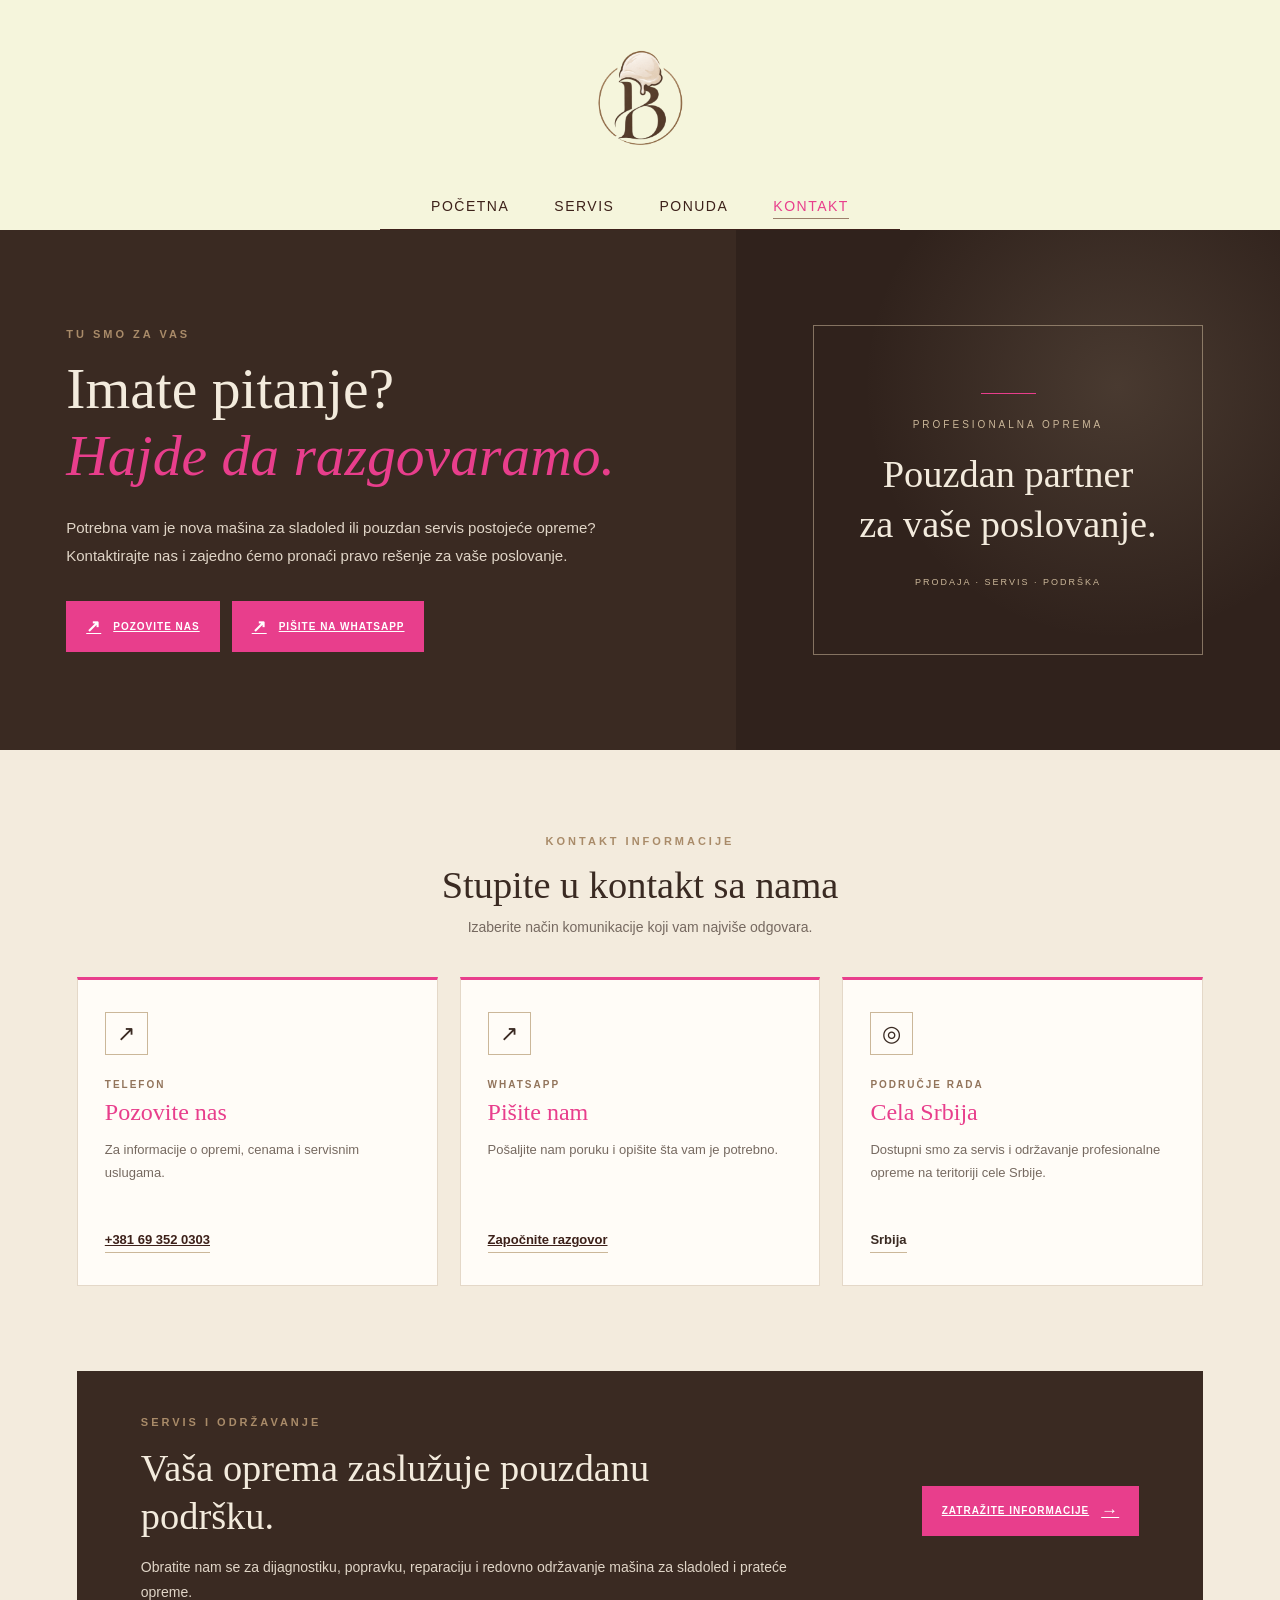
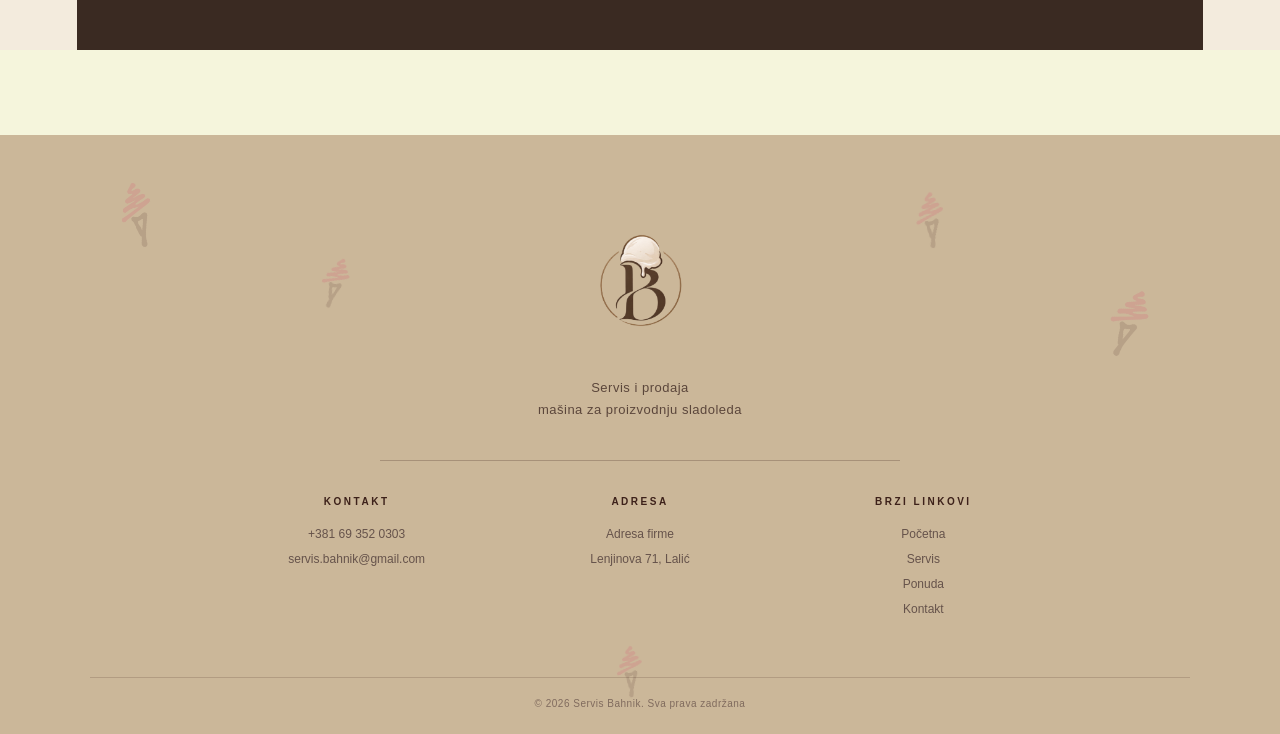
==== commit 240b927e: "izmena" ====
--- a/kontakt.html
+++ b/kontakt.html
@@ -16,6 +16,7 @@
 
   <div class="nav-bar">
   <li><a href="index.html">POČETNA</a></li>
+  <li><a href="servis.html">SERVIS</a></li>
   <li><a href="ponuda.html">PONUDA</a></li>
   <li><a href="kontakt.html" class="active">KONTAKT</a></li>
   </div>
@@ -186,6 +187,7 @@
                 <span class="footer-title">BRZI LINKOVI</span>
 
                 <a href="index.html">Početna</a>
+                <a href="servis.html">Servis</a>
                 <a href="ponuda.html">Ponuda</a>
                 <a href="kontakt.html">Kontakt</a>
             </div>
--- a/style.css
+++ b/style.css
@@ -2816,5 +2816,416 @@
     }
 }
 
-
-
+/* ================================
+   SERVIS STRANICA – VALTEK ROZE
+================================ */
+
+.service-page {
+    --valtek-pink: #E83E8C;
+    --service-brown: #3d211a;
+    --service-cream: #f5f5dc;
+    background: var(--service-cream);
+    color: var(--service-brown);
+}
+
+/* HERO SEKCIJA */
+
+.service-page .service-hero {
+    position: relative;
+    padding: 110px 8%;
+    background: var(--service-cream);
+    overflow: hidden;
+}
+
+.service-page .service-hero h1 {
+    max-width: 850px;
+    font-size: clamp(42px, 6vw, 76px);
+    line-height: 1.08;
+    letter-spacing: -2px;
+    color: var(--service-brown);
+}
+
+.service-page .service-hero h1 span,
+.service-page .service-hero p span {
+    color: var(--valtek-pink);
+}
+
+.service-page .service-hero p {
+    max-width: 620px;
+    font-size: 16px;
+    line-height: 1.8;
+    color: #66534b;
+}
+
+/* ISTAKNUTE REČI */
+
+.service-page .pink-text,
+.service-page .highlight {
+    color: var(--valtek-pink);
+}
+
+/* SEKCIJA BRENDOVA */
+
+.service-page .service-brands {
+    padding: 85px 8%;
+    background: #fffaf3;
+}
+
+.service-page .service-brands h2,
+.service-page .service-details h2 {
+    font-size: clamp(32px, 4vw, 48px);
+    color: var(--service-brown);
+    margin-bottom: 20px;
+}
+
+.service-page .service-brands h2 span,
+.service-page .service-details h2 span {
+    color: var(--valtek-pink);
+}
+
+.service-page .service-grid {
+    display: grid;
+    grid-template-columns: repeat(2, minmax(0, 1fr));
+    gap: 22px;
+    margin-top: 40px;
+}
+
+.service-page .service-card {
+    padding: 35px;
+    background: #fff;
+    border: 1px solid rgba(61, 33, 26, 0.10);
+    border-radius: 4px;
+    transition: transform .3s ease, border-color .3s ease,
+                box-shadow .3s ease;
+}
+
+.service-page .service-card:hover {
+    transform: translateY(-6px);
+    border-color: var(--valtek-pink);
+    box-shadow: 0 15px 35px rgba(61, 33, 26, .08);
+}
+
+.service-page .service-card h3 {
+    color: var(--service-brown);
+    font-size: 22px;
+    margin-bottom: 13px;
+}
+
+.service-page .service-card p {
+    color: #66534b;
+    font-size: 14px;
+    line-height: 1.8;
+}
+
+.service-page .service-card::before {
+    content: "";
+    display: block;
+    width: 38px;
+    height: 3px;
+    margin-bottom: 22px;
+    background: var(--valtek-pink);
+}
+
+/* DETALJI SERVISA */
+
+.service-page .service-details {
+    padding: 95px 8%;
+    background: var(--service-brown);
+    color: #f4eee4;
+}
+
+.service-page .service-details h2 {
+    color: #f4eee4;
+}
+
+.service-page .service-details p {
+    color: #e5d8c5;
+    line-height: 1.8;
+}
+
+.service-page .maintenance-list li {
+    padding: 13px 0;
+    border-bottom: 1px solid rgba(255,255,255,.13);
+    color: #f4eee4;
+}
+
+.service-page .maintenance-list li::marker {
+    color: var(--valtek-pink);
+}
+
+/* POZIV NA KONTAKT */
+
+.service-page .service-cta {
+    margin: 80px auto;
+    padding: 65px 8%;
+    background: #fffaf3;
+    text-align: center;
+}
+
+.service-page .service-cta h2 {
+    font-size: clamp(30px, 4vw, 46px);
+    color: var(--service-brown);
+}
+
+.service-page .service-cta h2 span {
+    color: var(--valtek-pink);
+}
+
+.service-page .service-cta a {
+    display: inline-block;
+    margin-top: 20px;
+    padding: 15px 30px;
+    background: var(--valtek-pink);
+    color: #fff !important;
+    text-decoration: none;
+    font-size: 12px;
+    font-weight: 700;
+    letter-spacing: 1.5px;
+    transition: .3s ease;
+}
+
+.service-page .service-cta a:hover {
+    background: var(--service-brown);
+    transform: translateY(-3px);
+}
+
+/* RESPONSIVE */
+
+@media (max-width: 768px) {
+    .service-page .service-hero {
+        padding: 75px 6%;
+    }
+
+    .service-page .service-grid {
+        grid-template-columns: 1fr;
+    }
+
+    .service-page .service-brands,
+    .service-page .service-details {
+        padding: 65px 6%;
+    }
+
+    .service-page .service-card {
+        padding: 27px;
+    }
+
+    .service-page .service-cta {
+        margin: 45px 5%;
+        padding: 45px 7%;
+    }
+}
+/* =================================
+   ISPRAVKA BOJA – SERVIS STRANICA
+================================= */
+
+/* Uklanjanje plave boje sa linkova */
+.service-page a,
+.service-page a:visited,
+.service-page a:active {
+    color: var(--service-brown);
+    text-decoration: none;
+}
+
+.service-page a:hover {
+    color: var(--valtek-pink);
+}
+
+/* Bela servis kartica – tamna slova */
+.service-page .service-card,
+.service-page .service-card h3,
+.service-page .service-card p,
+.service-page .service-card a,
+.service-page .service-card a:visited {
+    color: var(--service-brown);
+}
+
+/* Naslovi i tekst na belim karticama */
+.service-page .service-card h3 {
+    color: var(--service-brown);
+}
+
+.service-page .service-card p {
+    color: #66534b;
+}
+
+/* Linkovi unutar kartica */
+.service-page .service-card a:hover {
+    color: var(--valtek-pink);
+}
+
+/* Dugme za kontakt zadržava bel tekst */
+.service-page .service-cta a,
+.service-page .service-cta a:visited,
+.service-page .service-cta a:hover {
+    color: #fff !important;
+}
+
+/* Tekst u tamnoj sekciji */
+.service-page .service-details a,
+.service-page .service-details a:visited {
+    color: var(--valtek-pink);
+}
+
+/* =====================================
+   VALTEK ROZE – DETALJI NA SVIM STRANICAMA
+===================================== */
+
+:root {
+    --valtek-pink: #E83E8C;
+}
+
+/* Istaknute reči u naslovima */
+h1 span,
+h2 span,
+h3 span,
+.pink-text,
+.highlight {
+    color: var(--valtek-pink);
+}
+
+/* Roze detalj ispod naslova */
+.section-title::after,
+.section-heading::after {
+    background-color: var(--valtek-pink);
+}
+
+/* Aktivna stavka navigacije */
+.main-nav a.active,
+.nav-bar a.active {
+    color: var(--valtek-pink);
+}
+
+/* Hover na linkovima */
+.main-nav a:hover,
+.nav-bar a:hover {
+    color: var(--valtek-pink);
+}
+
+/* Roze detalj na karticama */
+.product-card:hover,
+.service-card:hover {
+    border-color: var(--valtek-pink);
+}
+
+/* Roze detalji na dugmićima pri prelasku mišem */
+button:hover,
+.btn:hover,
+.button:hover {
+    border-color: var(--valtek-pink);
+}
+
+/* Roze akcenti na malim naslovima i oznakama */
+.eyebrow,
+.section-label,
+.subtitle-accent {
+    color: var(--valtek-pink);
+}
+
+/* Selektovani tekst */
+::selection {
+    background: var(--valtek-pink);
+    color: #ffffff;
+}
+
+/* =====================================
+   KONTAKT STRANICA – VALTEK ROZE DETALJI
+===================================== */
+
+.contact-page {
+    --valtek-pink: #E83E8C;
+}
+
+/* Istaknute reči u naslovima */
+.contact-page h1 span,
+.contact-page h2 span,
+.contact-page h3 span {
+    color: var(--valtek-pink);
+}
+
+/* Roze detalji ispod naslova */
+.contact-page .contact-hero h1::after,
+.contact-page .section-title::after {
+    background: var(--valtek-pink);
+}
+
+/* Kontakt kartice */
+.contact-page .contact-card {
+    border-top: 3px solid var(--valtek-pink);
+    transition: transform .3s ease, box-shadow .3s ease;
+}
+
+.contact-page .contact-card:hover {
+    transform: translateY(-5px);
+    box-shadow: 0 12px 30px rgba(232, 62, 140, .13);
+}
+
+/* Ikonice */
+.contact-page .contact-card i,
+.contact-page .contact-card .icon {
+    color: var(--valtek-pink);
+}
+
+/* Nazivi kontakt podataka */
+.contact-page .contact-card h3 {
+    color: var(--valtek-pink);
+}
+
+/* Telefonski broj, email i adresa */
+.contact-page .contact-card a,
+.contact-page .contact-card a:visited {
+    color: #3d211a;
+    transition: color .25s ease;
+}
+
+.contact-page .contact-card a:hover {
+    color: var(--valtek-pink);
+}
+
+/* Dugmad */
+.contact-page .contact-btn,
+.contact-page .btn-contact {
+    background: var(--valtek-pink);
+    border: 1px solid var(--valtek-pink);
+    color: #fff !important;
+    transition: all .3s ease;
+}
+
+.contact-page .contact-btn:hover,
+.contact-page .btn-contact:hover {
+    background: #3d211a;
+    border-color: #3d211a;
+    color: #fff !important;
+}
+
+/* Roze detalji na formi */
+.contact-page input:focus,
+.contact-page textarea:focus,
+.contact-page select:focus {
+    border-color: var(--valtek-pink);
+    outline: none;
+    box-shadow: 0 0 0 3px rgba(232, 62, 140, .12);
+}
+
+/* Roze linije i dekoracije */
+.contact-page .contact-line,
+.contact-page .decoration-line {
+    background: var(--valtek-pink);
+}
+
+/* Roze naglasak u tekstu */
+.contact-page strong,
+.contact-page .pink-text,
+.contact-page .highlight {
+    color: var(--valtek-pink);
+}
+/* VALTEK – roze tekst na početnoj strani */
+.home-page .valtek-section,
+.home-page .valtek-section h1,
+.home-page .valtek-section h2,
+.home-page .valtek-section h3,
+.home-page .valtek-section p,
+.home-page .valtek-section span,
+.home-page .valtek-section strong,
+.home-page .valtek-section a {
+    color: #E83E8C;
+}
